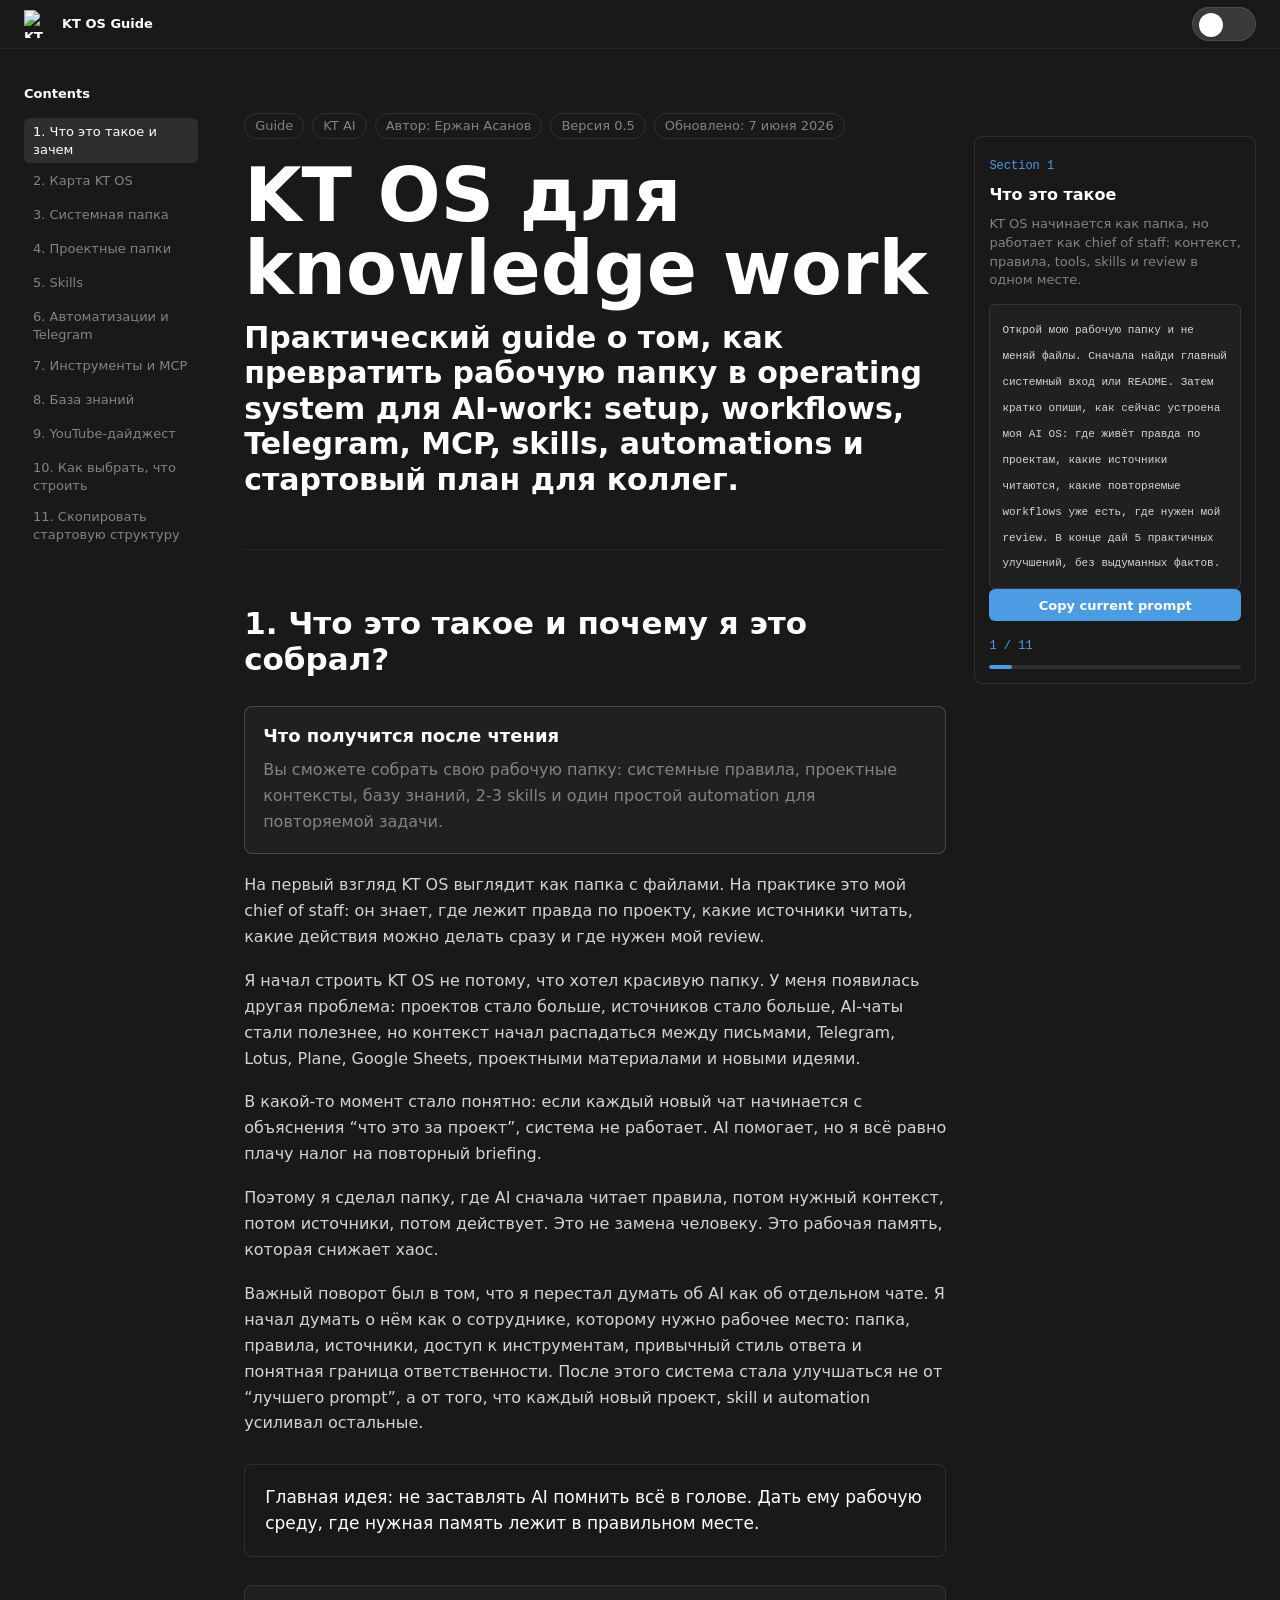
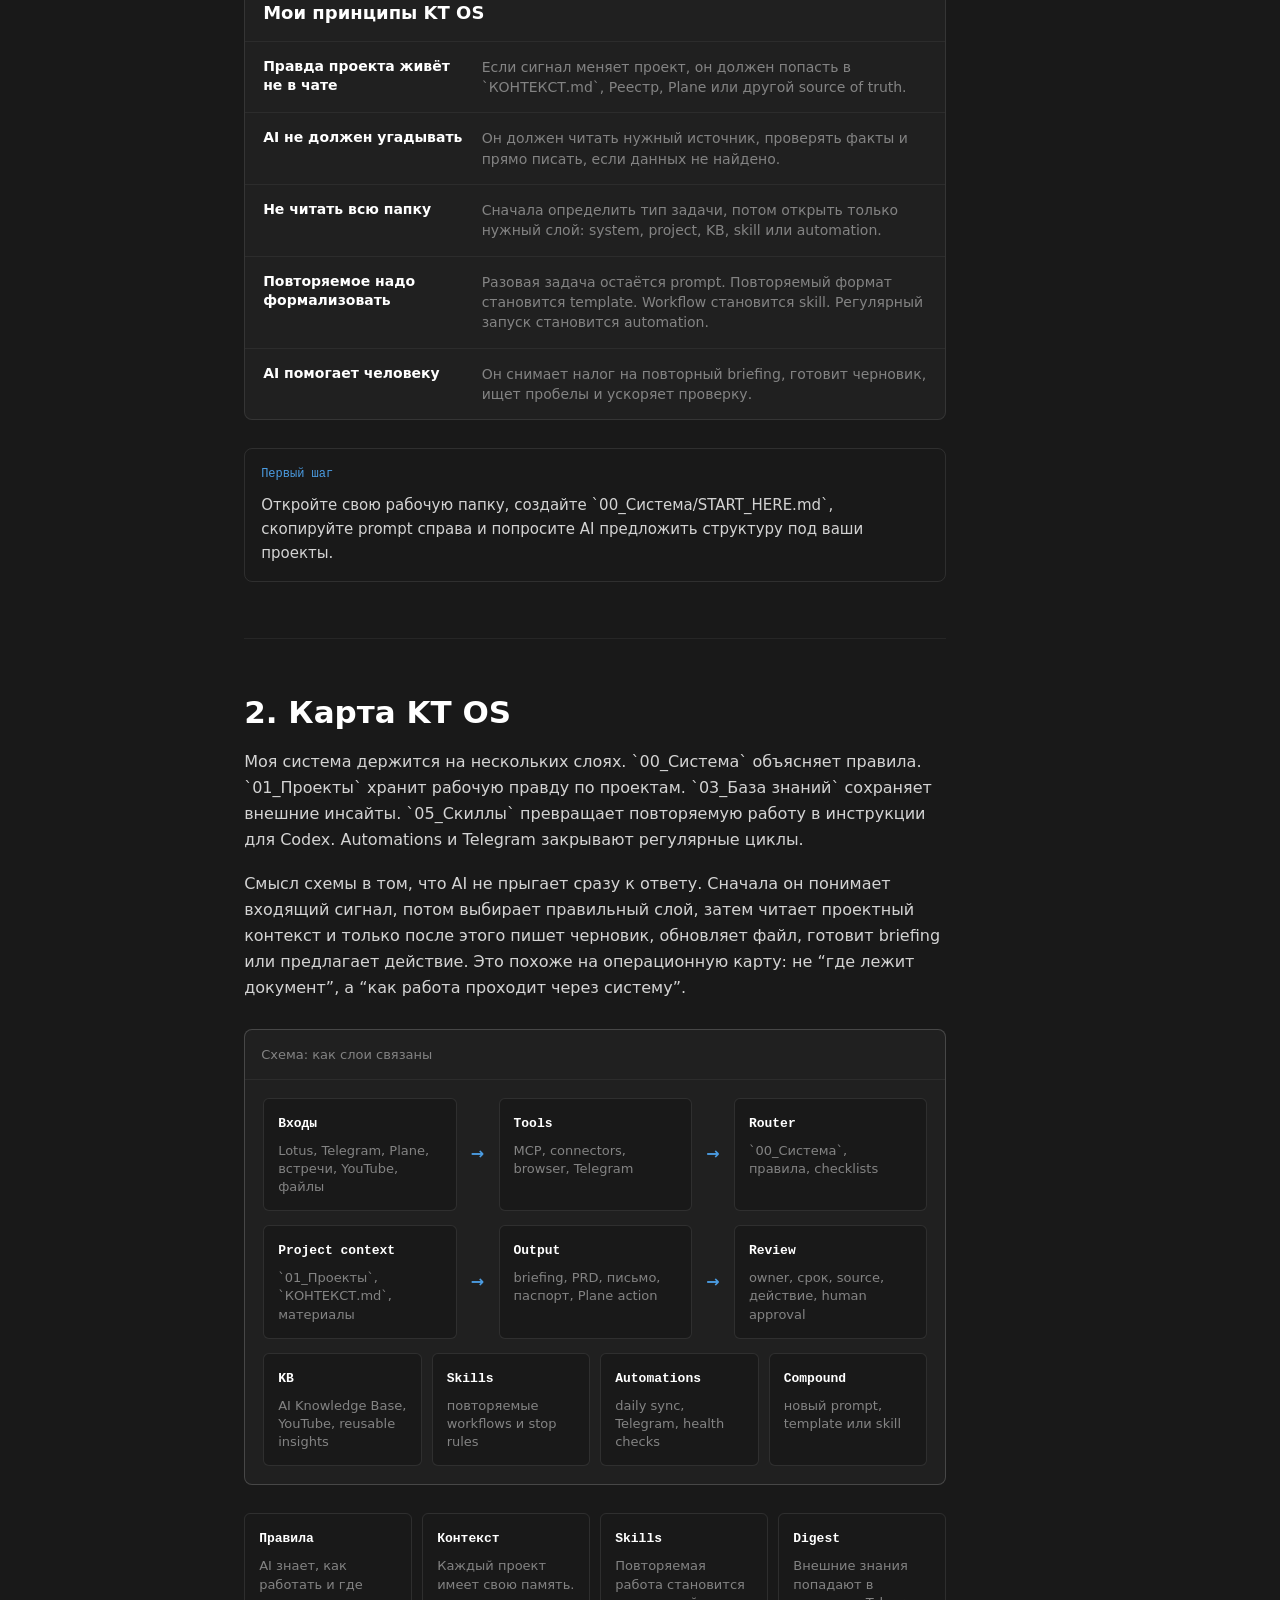
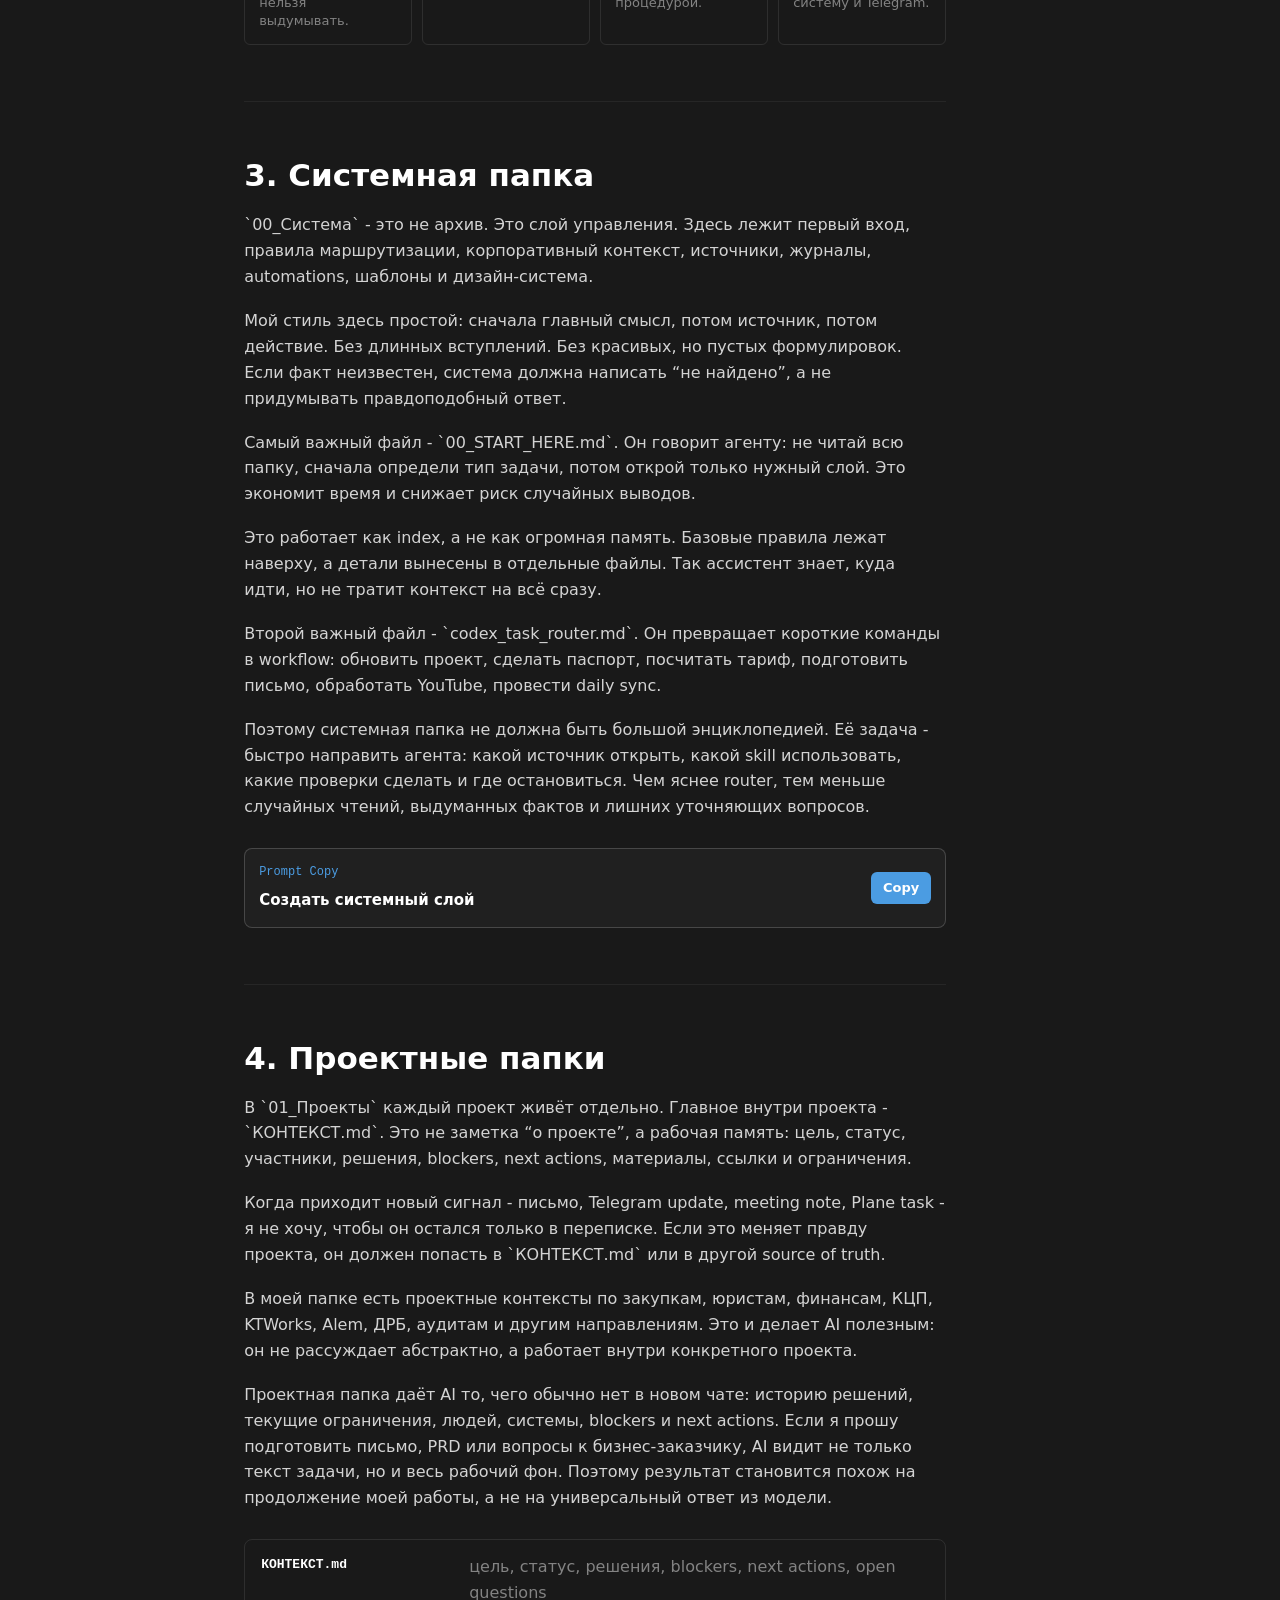
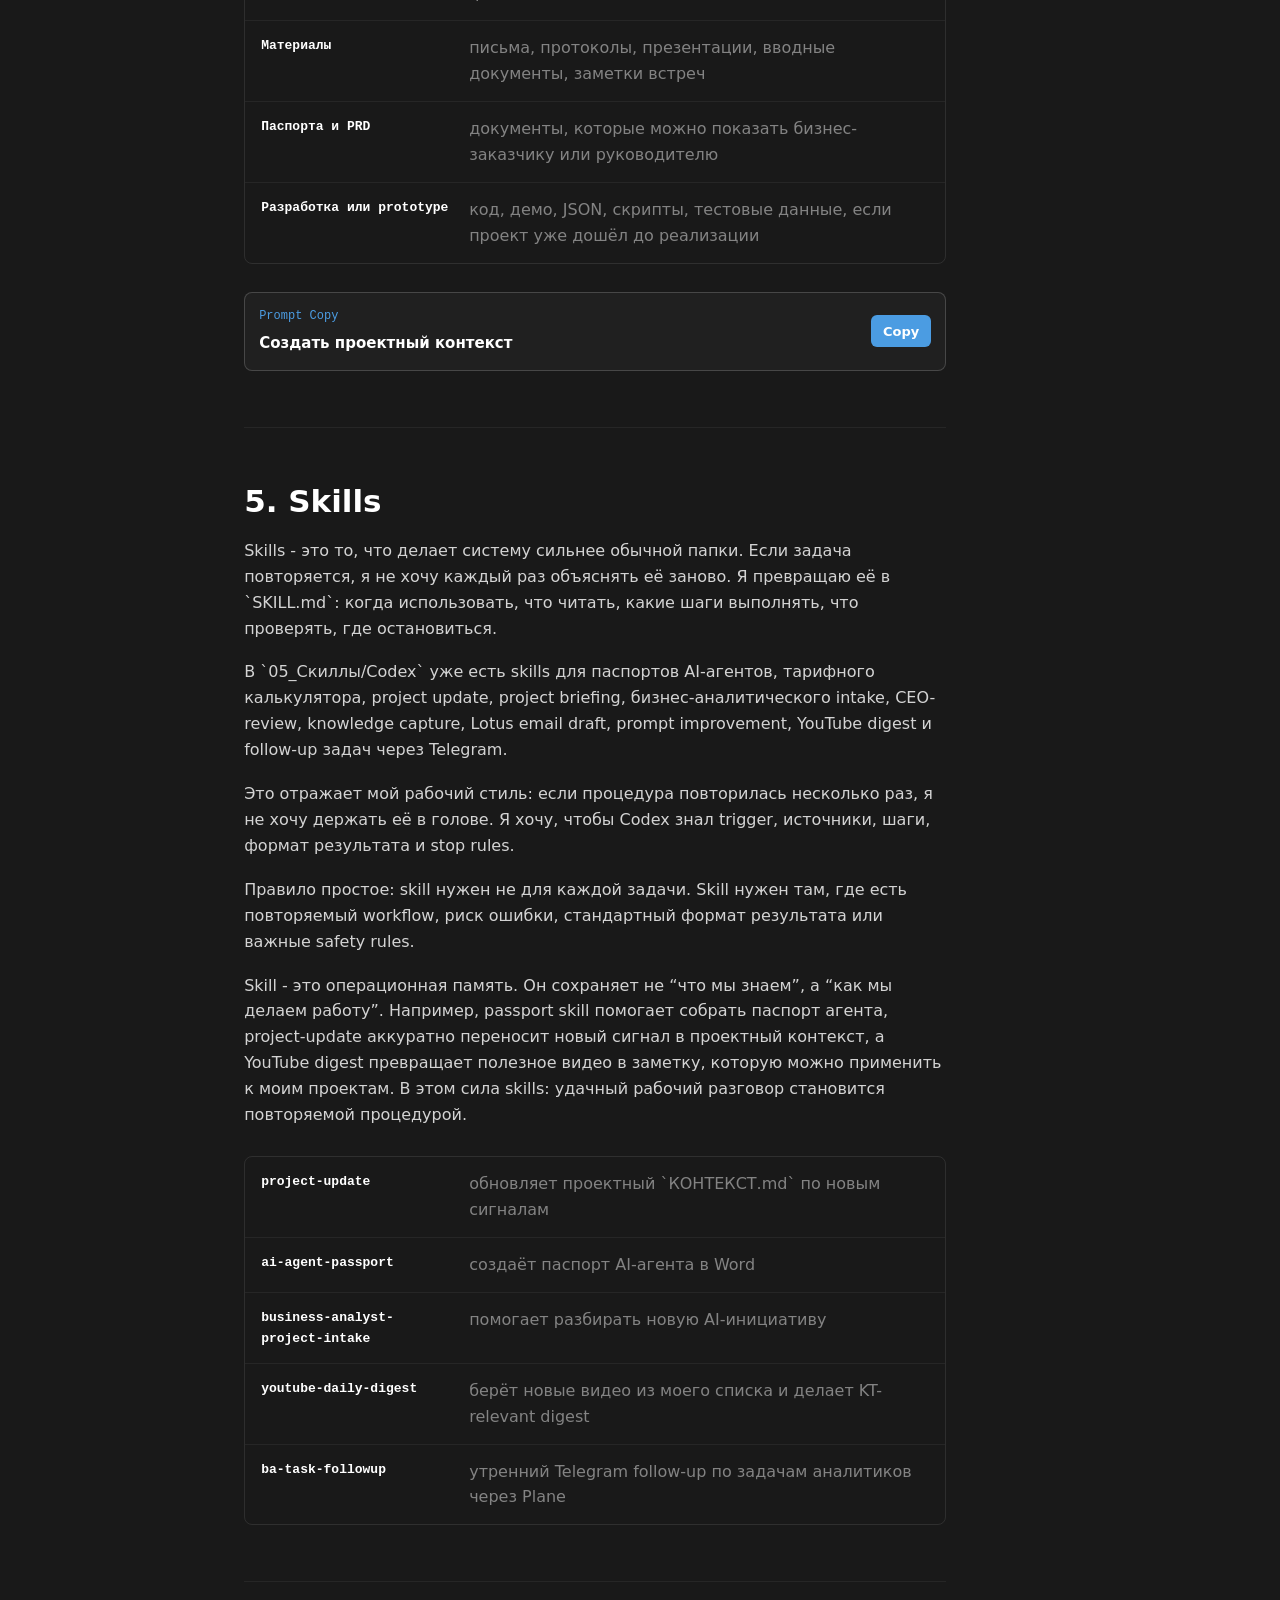
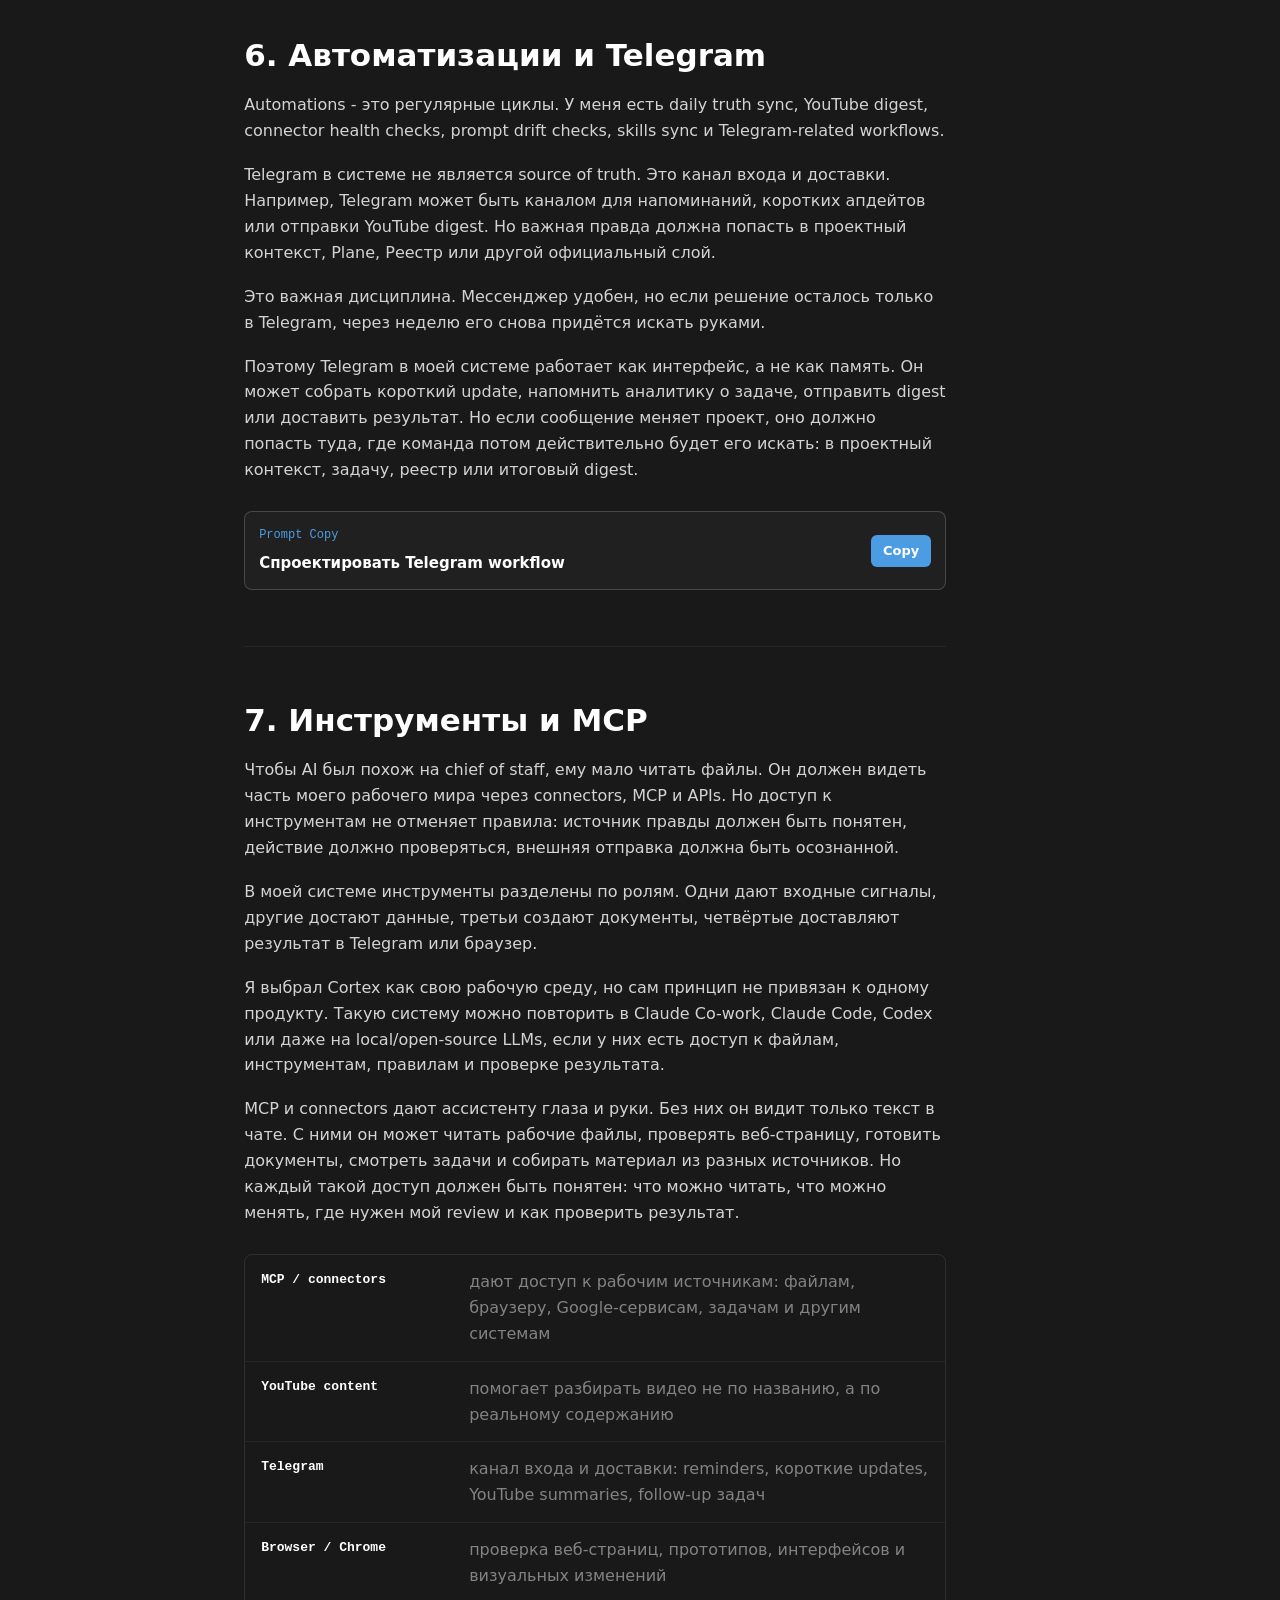
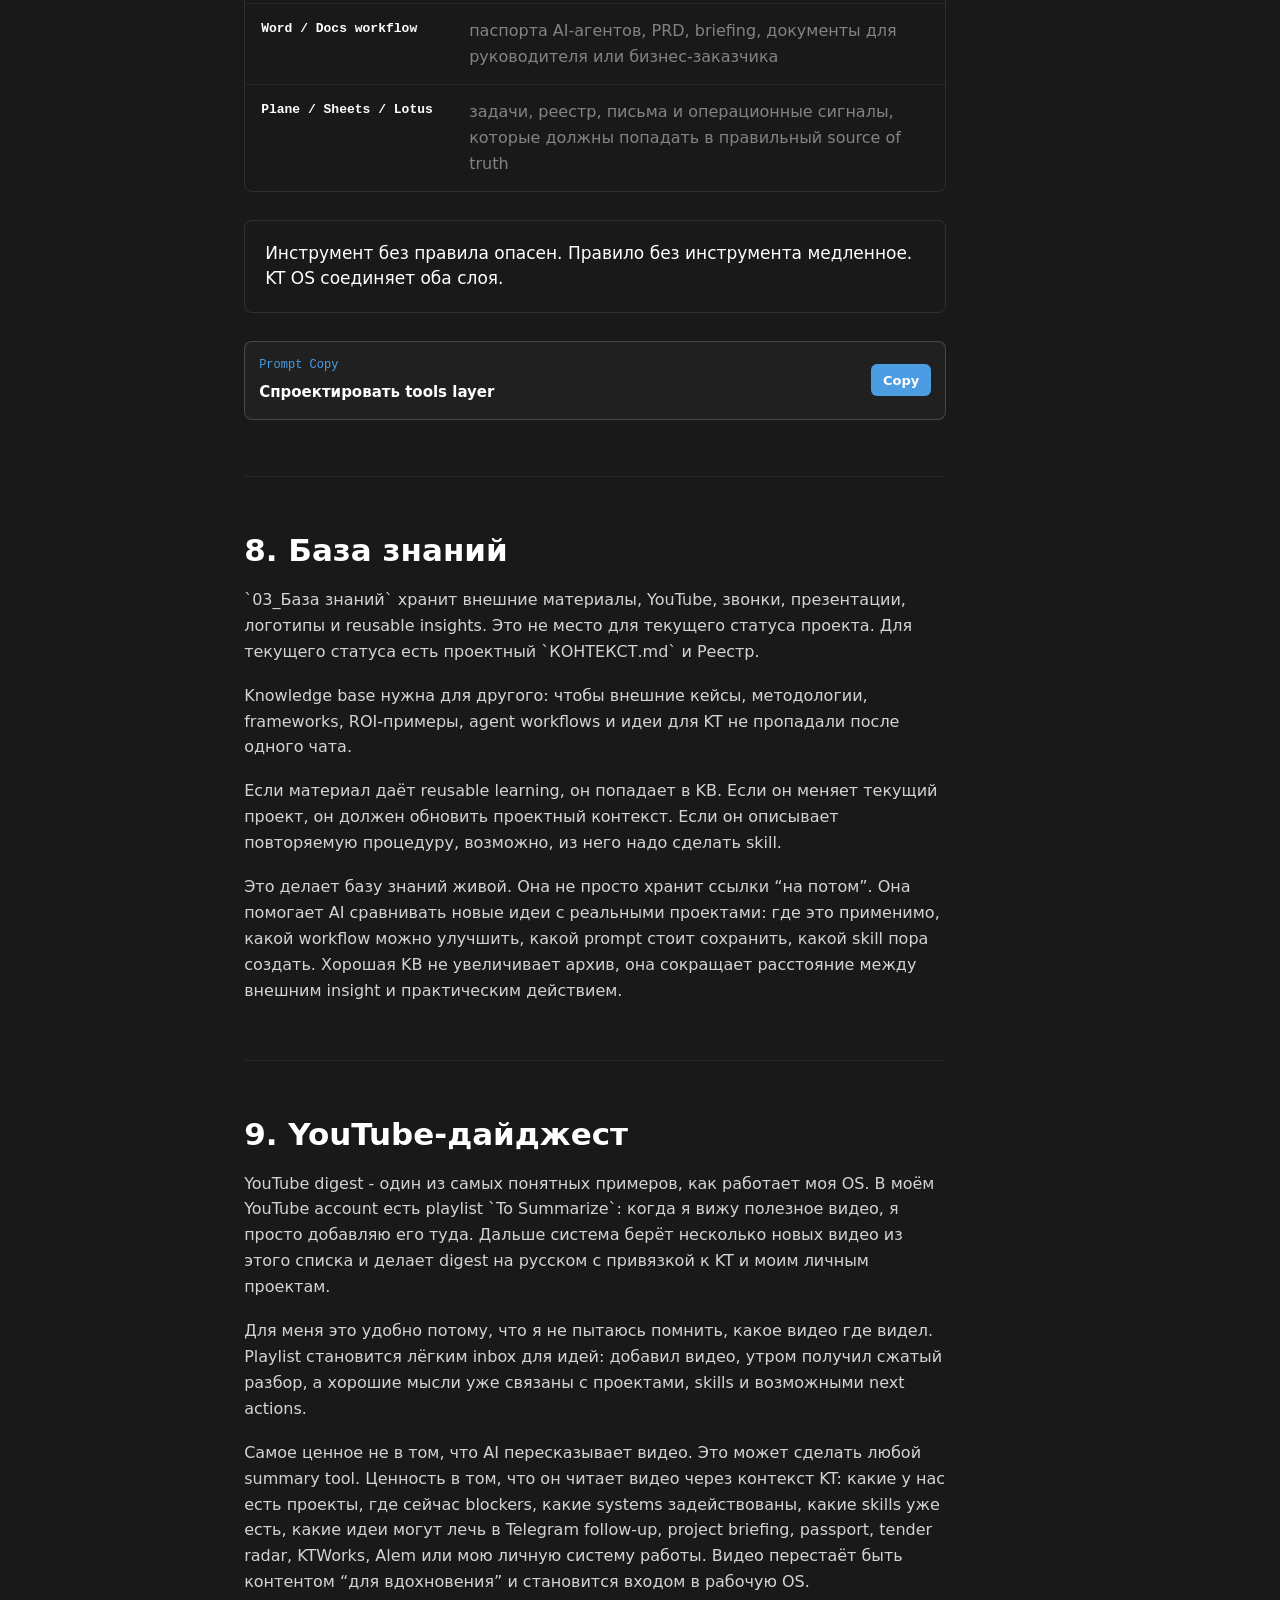
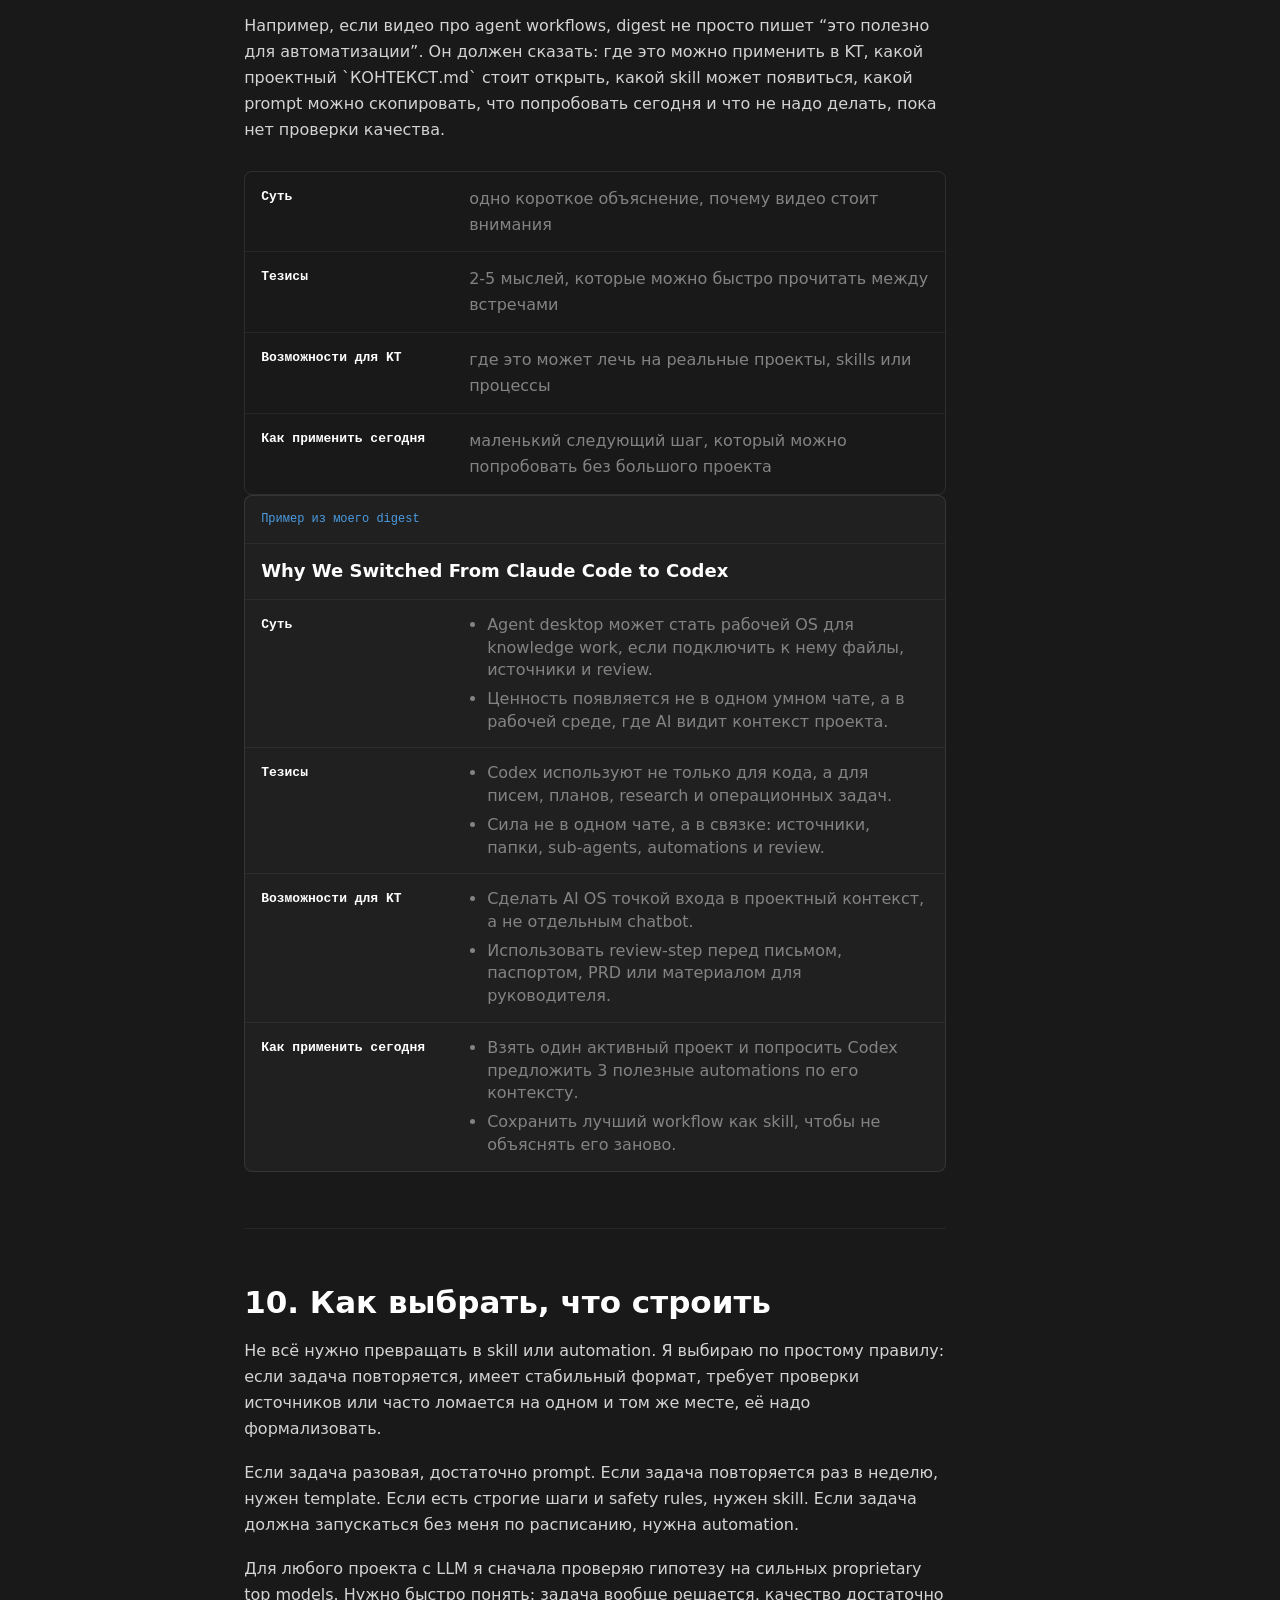
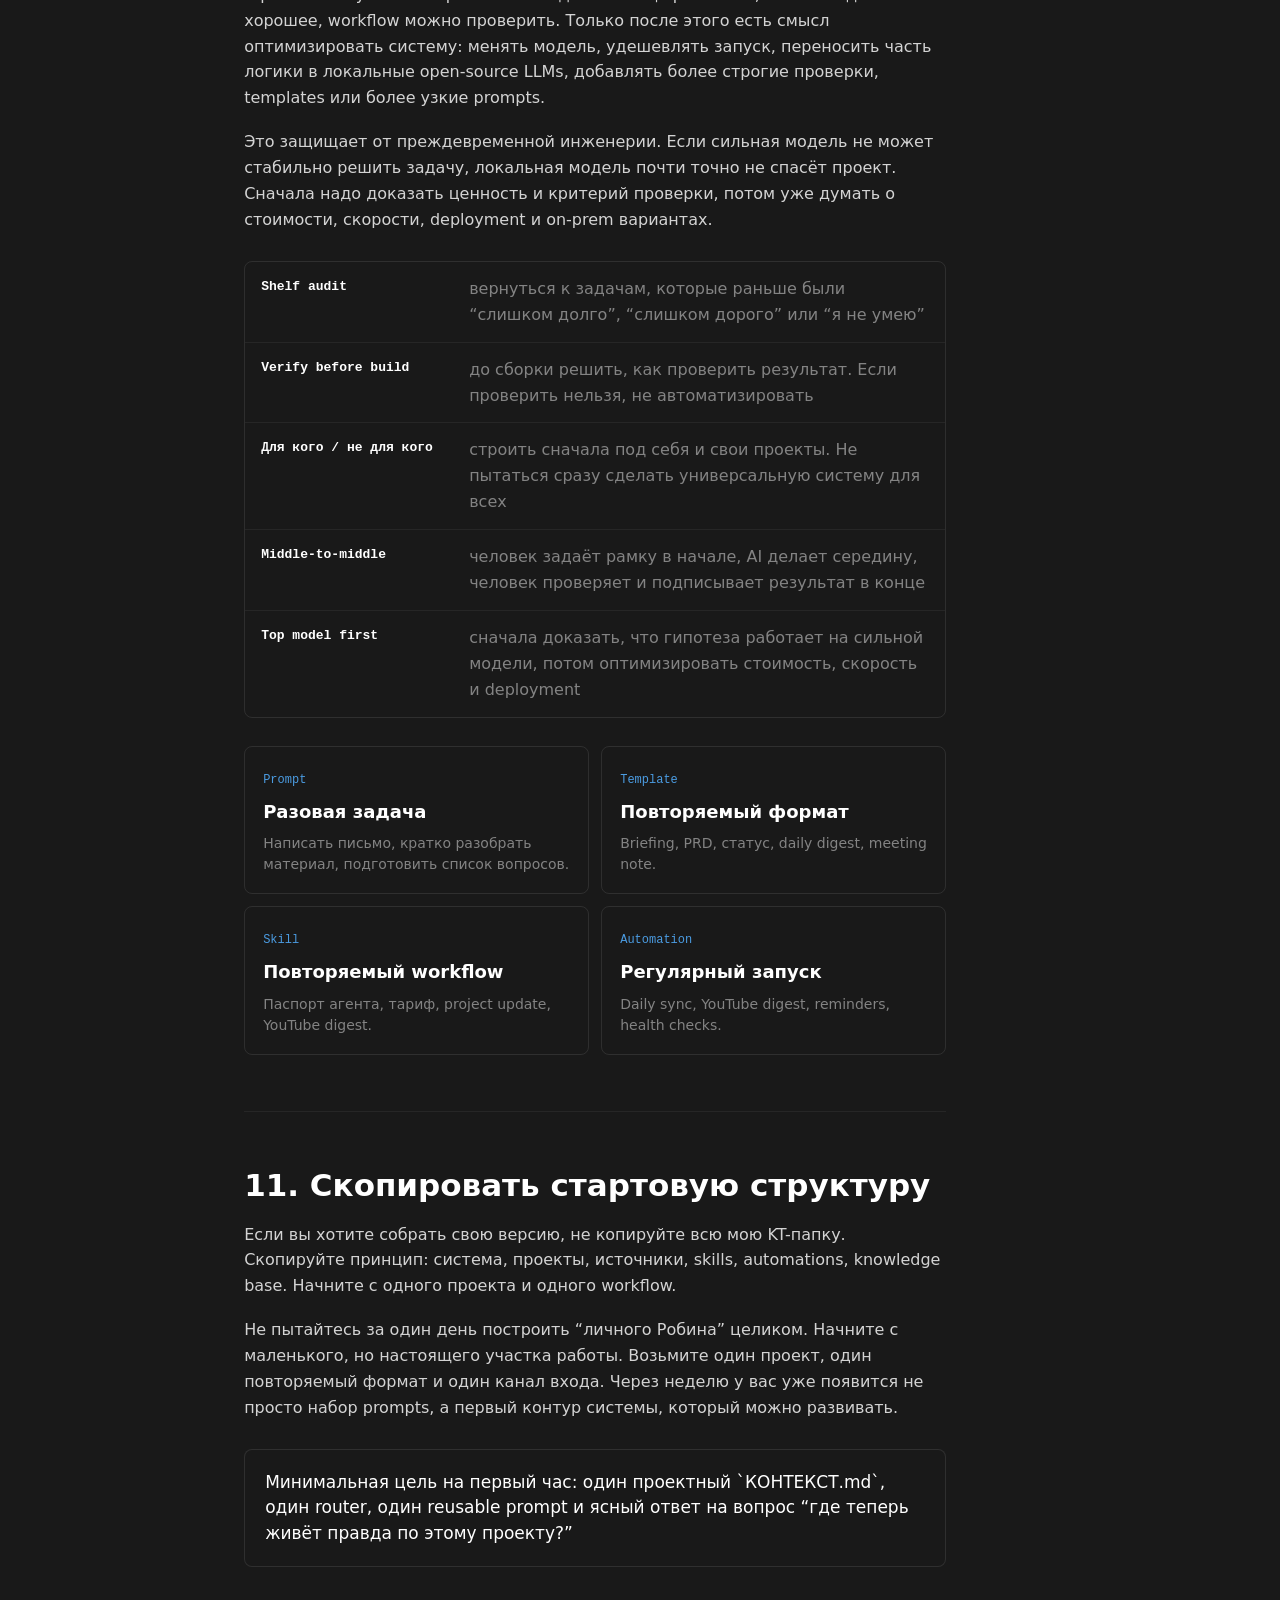
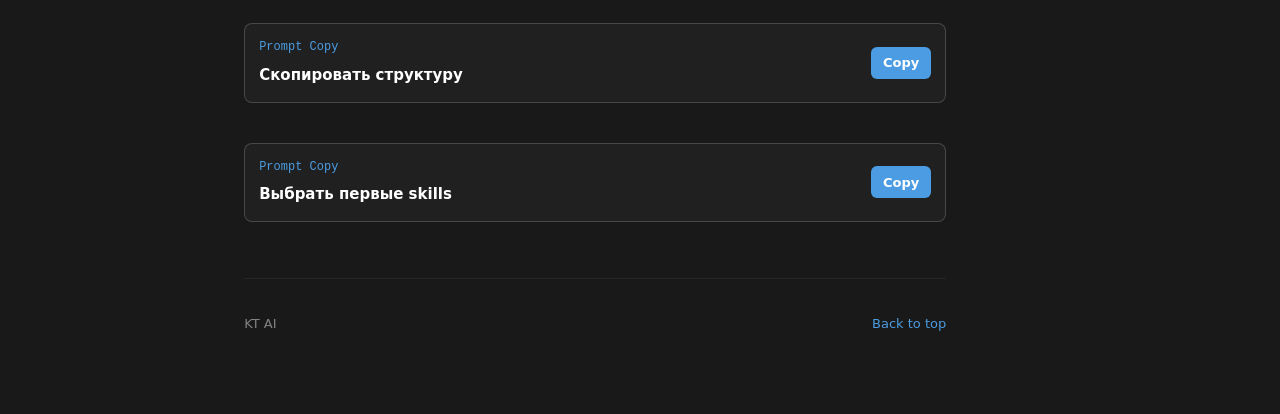
==== 00_Система/09_Обучение/kt-os-guide/index.html @ 3dd03efb "Update KT OS guide prompts and layout" ====
<!doctype html>
<html lang="ru" data-theme="dark">
  <head>
    <meta charset="utf-8">
    <meta name="viewport" content="width=device-width, initial-scale=1">
    <title>KT OS Guide</title>
    <meta name="description" content="История и практическое руководство по KT OS: системная папка, проекты, skills, automations, MCP, Telegram, база знаний и YouTube digest.">
    <link rel="stylesheet" href="styles.css?v=20260607-guide3">
  </head>
  <body>
    <div class="topbar">
      <div class="topbar-inner">
        <a class="topbar-brand" href="#top" aria-label="KT AI">
          <img src="assets/ktai.svg" alt="KT AI">
          <span>KT OS Guide</span>
        </a>
        <button class="theme-toggle kt-ai-switch-toggle" type="button" aria-label="Переключить тему" title="Переключить тему" data-mode="dark">
          <span class="switch-thumb" aria-hidden="true"></span>
          <svg class="switch-icon switch-icon-sun" aria-hidden="true"><use href="assets/kt-ai-lucide-sprite.svg#sun"></use></svg>
          <svg class="switch-icon switch-icon-moon" aria-hidden="true"><use href="assets/kt-ai-lucide-sprite.svg#moon"></use></svg>
        </button>
      </div>
    </div>

    <div class="report-shell">
      <aside class="contents" aria-label="Contents">
        <div class="contents-inner">
          <div class="contents-title">Contents</div>
          <nav class="contents-nav">
            <a href="#story">1. Что это такое и зачем</a>
            <a href="#map">2. Карта KT OS</a>
            <a href="#system">3. Системная папка</a>
            <a href="#projects">4. Проектные папки</a>
            <a href="#skills">5. Skills</a>
            <a href="#automations">6. Автоматизации и Telegram</a>
            <a href="#tools">7. Инструменты и MCP</a>
            <a href="#knowledge">8. База знаний</a>
            <a href="#youtube">9. YouTube-дайджест</a>
            <a href="#choose">10. Как выбрать, что строить</a>
            <a href="#copy">11. Скопировать стартовую структуру</a>
          </nav>
        </div>
      </aside>

      <main id="top" class="article">
        <header class="article-header">
          <div class="meta-row">
            <span>Guide</span>
            <span>KT AI</span>
            <span>Автор: Ержан Асанов</span>
            <span>Версия 0.5</span>
            <span>Обновлено: 7 июня 2026</span>
          </div>
          <h1>KT OS для knowledge work</h1>
          <p class="subtitle">Практический guide о том, как превратить рабочую папку в operating system для AI-work: setup, workflows, Telegram, MCP, skills, automations и стартовый план для коллег.</p>
        </header>

        <section id="story" class="section">
          <h2>1. Что это такое и почему я это собрал?</h2>
          <div class="result-card">
            <h3>Что получится после чтения</h3>
            <p>
              Вы сможете собрать свою рабочую папку: системные правила, проектные контексты, базу знаний,
              2-3 skills и один простой automation для повторяемой задачи.
            </p>
          </div>
          <p>
            На первый взгляд KT OS выглядит как папка с файлами. На практике это мой chief of staff: он знает,
            где лежит правда по проекту, какие источники читать, какие действия можно делать сразу и где нужен
            мой review.
          </p>
          <p>
            Я начал строить KT OS не потому, что хотел красивую папку. У меня появилась другая проблема:
            проектов стало больше, источников стало больше, AI-чаты стали полезнее, но контекст начал
            распадаться между письмами, Telegram, Lotus, Plane, Google Sheets, проектными материалами и новыми идеями.
          </p>
          <p>
            В какой-то момент стало понятно: если каждый новый чат начинается с объяснения “что это за проект”,
            система не работает. AI помогает, но я всё равно плачу налог на повторный briefing.
          </p>
          <p>
            Поэтому я сделал папку, где AI сначала читает правила, потом нужный контекст, потом источники, потом
            действует. Это не замена человеку. Это рабочая память, которая снижает хаос.
          </p>
          <p>
            Важный поворот был в том, что я перестал думать об AI как об отдельном чате. Я начал думать о нём
            как о сотруднике, которому нужно рабочее место: папка, правила, источники, доступ к инструментам,
            привычный стиль ответа и понятная граница ответственности. После этого система стала улучшаться
            не от “лучшего prompt”, а от того, что каждый новый проект, skill и automation усиливал остальные.
          </p>
          <div class="quote-block">
            <p>Главная идея: не заставлять AI помнить всё в голове. Дать ему рабочую среду, где нужная память лежит в правильном месте.</p>
          </div>
          <div class="principles-grid">
            <h3>Мои принципы KT OS</h3>
            <div>
              <strong>Правда проекта живёт не в чате</strong>
              <span>Если сигнал меняет проект, он должен попасть в `КОНТЕКСТ.md`, Реестр, Plane или другой source of truth.</span>
            </div>
            <div>
              <strong>AI не должен угадывать</strong>
              <span>Он должен читать нужный источник, проверять факты и прямо писать, если данных не найдено.</span>
            </div>
            <div>
              <strong>Не читать всю папку</strong>
              <span>Сначала определить тип задачи, потом открыть только нужный слой: system, project, KB, skill или automation.</span>
            </div>
            <div>
              <strong>Повторяемое надо формализовать</strong>
              <span>Разовая задача остаётся prompt. Повторяемый формат становится template. Workflow становится skill. Регулярный запуск становится automation.</span>
            </div>
            <div>
              <strong>AI помогает человеку</strong>
              <span>Он снимает налог на повторный briefing, готовит черновик, ищет пробелы и ускоряет проверку.</span>
            </div>
          </div>
          <div class="first-step">
            <span>Первый шаг</span>
            <p>Откройте свою рабочую папку, создайте `00_Система/START_HERE.md`, скопируйте prompt справа и попросите AI предложить структуру под ваши проекты.</p>
          </div>
        </section>

        <section id="map" class="section">
          <h2>2. Карта KT OS</h2>
          <p>
            Моя система держится на нескольких слоях. `00_Система` объясняет правила. `01_Проекты` хранит
            рабочую правду по проектам. `03_База знаний` сохраняет внешние инсайты. `05_Скиллы` превращает
            повторяемую работу в инструкции для Codex. Automations и Telegram закрывают регулярные циклы.
          </p>
          <p>
            Смысл схемы в том, что AI не прыгает сразу к ответу. Сначала он понимает входящий сигнал, потом
            выбирает правильный слой, затем читает проектный контекст и только после этого пишет черновик,
            обновляет файл, готовит briefing или предлагает действие. Это похоже на операционную карту:
            не “где лежит документ”, а “как работа проходит через систему”.
          </p>
          <figure class="mermaid-panel">
            <figcaption>Схема: как слои связаны</figcaption>
            <div class="flow-map" aria-label="Схема KT OS">
              <div class="flow-row">
                <div class="flow-node"><strong>Входы</strong><span>Lotus, Telegram, Plane, встречи, YouTube, файлы</span></div>
                <i>→</i>
                <div class="flow-node"><strong>Tools</strong><span>MCP, connectors, browser, Telegram</span></div>
                <i>→</i>
                <div class="flow-node"><strong>Router</strong><span>`00_Система`, правила, checklists</span></div>
              </div>
              <div class="flow-row">
                <div class="flow-node"><strong>Project context</strong><span>`01_Проекты`, `КОНТЕКСТ.md`, материалы</span></div>
                <i>→</i>
                <div class="flow-node"><strong>Output</strong><span>briefing, PRD, письмо, паспорт, Plane action</span></div>
                <i>→</i>
                <div class="flow-node"><strong>Review</strong><span>owner, срок, source, действие, human approval</span></div>
              </div>
              <div class="flow-row flow-row-support">
                <div class="flow-node"><strong>KB</strong><span>AI Knowledge Base, YouTube, reusable insights</span></div>
                <div class="flow-node"><strong>Skills</strong><span>повторяемые workflows и stop rules</span></div>
                <div class="flow-node"><strong>Automations</strong><span>daily sync, Telegram, health checks</span></div>
                <div class="flow-node"><strong>Compound</strong><span>новый prompt, template или skill</span></div>
              </div>
            </div>
          </figure>
          <div class="map-cards">
            <div><strong>Правила</strong><span>AI знает, как работать и где нельзя выдумывать.</span></div>
            <div><strong>Контекст</strong><span>Каждый проект имеет свою память.</span></div>
            <div><strong>Skills</strong><span>Повторяемая работа становится процедурой.</span></div>
            <div><strong>Digest</strong><span>Внешние знания попадают в систему и Telegram.</span></div>
          </div>
        </section>

        <section id="system" class="section">
          <h2>3. Системная папка</h2>
          <p>
            `00_Система` - это не архив. Это слой управления. Здесь лежит первый вход, правила маршрутизации,
            корпоративный контекст, источники, журналы, automations, шаблоны и дизайн-система.
          </p>
          <p>
            Мой стиль здесь простой: сначала главный смысл, потом источник, потом действие. Без длинных
            вступлений. Без красивых, но пустых формулировок. Если факт неизвестен, система должна написать
            “не найдено”, а не придумывать правдоподобный ответ.
          </p>
          <p>
            Самый важный файл - `00_START_HERE.md`. Он говорит агенту: не читай всю папку, сначала определи тип
            задачи, потом открой только нужный слой. Это экономит время и снижает риск случайных выводов.
          </p>
          <p>
            Это работает как index, а не как огромная память. Базовые правила лежат наверху, а детали вынесены
            в отдельные файлы. Так ассистент знает, куда идти, но не тратит контекст на всё сразу.
          </p>
          <p>
            Второй важный файл - `codex_task_router.md`. Он превращает короткие команды в workflow: обновить
            проект, сделать паспорт, посчитать тариф, подготовить письмо, обработать YouTube, провести daily sync.
          </p>
          <p>
            Поэтому системная папка не должна быть большой энциклопедией. Её задача - быстро направить агента:
            какой источник открыть, какой skill использовать, какие проверки сделать и где остановиться. Чем
            яснее router, тем меньше случайных чтений, выдуманных фактов и лишних уточняющих вопросов.
          </p>
          <div class="prompt-block" data-prompt="Открой мою рабочую папку и предложи системный слой для AI OS. Не меняй файлы сразу. Сначала дай структуру START_HERE.md, TASK_ROUTER.md и короткого checklist. Для каждого файла напиши: зачем он нужен, что агент должен читать первым, что можно делать без подтверждения, где нужен мой review, как проверять результат. Если в папке уже есть похожие файлы, покажи, что именно лучше обновить.">
            <div><span>Prompt Copy</span><strong>Создать системный слой</strong></div>
            <button type="button">Copy</button>
          </div>
        </section>

        <section id="projects" class="section">
          <h2>4. Проектные папки</h2>
          <p>
            В `01_Проекты` каждый проект живёт отдельно. Главное внутри проекта - `КОНТЕКСТ.md`. Это не заметка
            “о проекте”, а рабочая память: цель, статус, участники, решения, blockers, next actions, материалы,
            ссылки и ограничения.
          </p>
          <p>
            Когда приходит новый сигнал - письмо, Telegram update, meeting note, Plane task - я не хочу, чтобы
            он остался только в переписке. Если это меняет правду проекта, он должен попасть в `КОНТЕКСТ.md`
            или в другой source of truth.
          </p>
          <p>
            В моей папке есть проектные контексты по закупкам, юристам, финансам, КЦП, KTWorks, Alem, ДРБ,
            аудитам и другим направлениям. Это и делает AI полезным: он не рассуждает абстрактно, а работает
            внутри конкретного проекта.
          </p>
          <p>
            Проектная папка даёт AI то, чего обычно нет в новом чате: историю решений, текущие ограничения,
            людей, системы, blockers и next actions. Если я прошу подготовить письмо, PRD или вопросы к
            бизнес-заказчику, AI видит не только текст задачи, но и весь рабочий фон. Поэтому результат становится
            похож на продолжение моей работы, а не на универсальный ответ из модели.
          </p>
          <div class="layer-table">
            <div><strong>КОНТЕКСТ.md</strong><span>цель, статус, решения, blockers, next actions, open questions</span></div>
            <div><strong>Материалы</strong><span>письма, протоколы, презентации, вводные документы, заметки встреч</span></div>
            <div><strong>Паспорта и PRD</strong><span>документы, которые можно показать бизнес-заказчику или руководителю</span></div>
            <div><strong>Разработка или prototype</strong><span>код, демо, JSON, скрипты, тестовые данные, если проект уже дошёл до реализации</span></div>
          </div>
          <div class="prompt-block" data-prompt="Для проекта PROJECT_PATH создай черновик КОНТЕКСТ.md. Сначала прочитай доступные материалы внутри проекта. Затем выдели: цель, пользователь, текущий статус, важные решения, открытые вопросы, blockers, next actions, связанные файлы. Не выдумывай факты. Если данных нет, пиши не найдено. Перед записью файла покажи черновик и спроси подтверждение.">
            <div><span>Prompt Copy</span><strong>Создать проектный контекст</strong></div>
            <button type="button">Copy</button>
          </div>
        </section>

        <section id="skills" class="section">
          <h2>5. Skills</h2>
          <p>
            Skills - это то, что делает систему сильнее обычной папки. Если задача повторяется, я не хочу каждый
            раз объяснять её заново. Я превращаю её в `SKILL.md`: когда использовать, что читать, какие шаги
            выполнять, что проверять, где остановиться.
          </p>
          <p>
            В `05_Скиллы/Codex` уже есть skills для паспортов AI-агентов, тарифного калькулятора, project update,
            project briefing, бизнес-аналитического intake, CEO-review, knowledge capture, Lotus email draft,
            prompt improvement, YouTube digest и follow-up задач через Telegram.
          </p>
          <p>
            Это отражает мой рабочий стиль: если процедура повторилась несколько раз, я не хочу держать её в
            голове. Я хочу, чтобы Codex знал trigger, источники, шаги, формат результата и stop rules.
          </p>
          <p>
            Правило простое: skill нужен не для каждой задачи. Skill нужен там, где есть повторяемый workflow,
            риск ошибки, стандартный формат результата или важные safety rules.
          </p>
          <p>
            Skill - это операционная память. Он сохраняет не “что мы знаем”, а “как мы делаем работу”. Например,
            passport skill помогает собрать паспорт агента, project-update аккуратно переносит новый сигнал в
            проектный контекст, а YouTube digest превращает полезное видео в заметку, которую можно применить
            к моим проектам. В этом сила skills: удачный рабочий разговор становится повторяемой процедурой.
          </p>
          <div class="layer-table">
            <div><strong>project-update</strong><span>обновляет проектный `КОНТЕКСТ.md` по новым сигналам</span></div>
            <div><strong>ai-agent-passport</strong><span>создаёт паспорт AI-агента в Word</span></div>
            <div><strong>business-analyst-project-intake</strong><span>помогает разбирать новую AI-инициативу</span></div>
            <div><strong>youtube-daily-digest</strong><span>берёт новые видео из моего списка и делает KT-relevant digest</span></div>
            <div><strong>ba-task-followup</strong><span>утренний Telegram follow-up по задачам аналитиков через Plane</span></div>
          </div>
        </section>

        <section id="automations" class="section">
          <h2>6. Автоматизации и Telegram</h2>
          <p>
            Automations - это регулярные циклы. У меня есть daily truth sync, YouTube digest, connector health
            checks, prompt drift checks, skills sync и Telegram-related workflows.
          </p>
          <p>
            Telegram в системе не является source of truth. Это канал входа и доставки. Например, Telegram может
            быть каналом для напоминаний, коротких апдейтов или отправки YouTube digest. Но важная правда должна
            попасть в проектный контекст, Plane, Реестр или другой официальный слой.
          </p>
          <p>
            Это важная дисциплина. Мессенджер удобен, но если решение осталось только в Telegram, через неделю
            его снова придётся искать руками.
          </p>
          <p>
            Поэтому Telegram в моей системе работает как интерфейс, а не как память. Он может собрать короткий
            update, напомнить аналитику о задаче, отправить digest или доставить результат. Но если сообщение
            меняет проект, оно должно попасть туда, где команда потом действительно будет его искать: в проектный
            контекст, задачу, реестр или итоговый digest.
          </p>
          <div class="prompt-block" data-prompt="Помоги мне спроектировать простой Telegram workflow для моей рабочей папки. Сначала определи, какие сообщения могут быть входом, какие результаты можно отправлять обратно в Telegram, где должна жить финальная правда по проекту, и где обязательно нужен мой review перед отправкой. Не предлагай интеграции, которых нет в моей среде. Верни только понятную схему: вход, действие, источник правды, результат, проверка.">
            <div><span>Prompt Copy</span><strong>Спроектировать Telegram workflow</strong></div>
            <button type="button">Copy</button>
          </div>
        </section>

        <section id="tools" class="section">
          <h2>7. Инструменты и MCP</h2>
          <p>
            Чтобы AI был похож на chief of staff, ему мало читать файлы. Он должен видеть часть моего рабочего
            мира через connectors, MCP и APIs. Но доступ к инструментам не отменяет правила: источник правды
            должен быть понятен, действие должно проверяться, внешняя отправка должна быть осознанной.
          </p>
          <p>
            В моей системе инструменты разделены по ролям. Одни дают входные сигналы, другие достают данные,
            третьи создают документы, четвёртые доставляют результат в Telegram или браузер.
          </p>
          <p>
            Я выбрал Cortex как свою рабочую среду, но сам принцип не привязан к одному продукту. Такую систему
            можно повторить в Claude Co-work, Claude Code, Codex или даже на local/open-source LLMs, если у них
            есть доступ к файлам, инструментам, правилам и проверке результата.
          </p>
          <p>
            MCP и connectors дают ассистенту глаза и руки. Без них он видит только текст в чате. С ними он может
            читать рабочие файлы, проверять веб-страницу, готовить документы, смотреть задачи и собирать материал
            из разных источников. Но каждый такой доступ должен быть понятен: что можно читать, что можно менять,
            где нужен мой review и как проверить результат.
          </p>
          <div class="layer-table">
            <div><strong>MCP / connectors</strong><span>дают доступ к рабочим источникам: файлам, браузеру, Google-сервисам, задачам и другим системам</span></div>
            <div><strong>YouTube content</strong><span>помогает разбирать видео не по названию, а по реальному содержанию</span></div>
            <div><strong>Telegram</strong><span>канал входа и доставки: reminders, короткие updates, YouTube summaries, follow-up задач</span></div>
            <div><strong>Browser / Chrome</strong><span>проверка веб-страниц, прототипов, интерфейсов и визуальных изменений</span></div>
            <div><strong>Word / Docs workflow</strong><span>паспорта AI-агентов, PRD, briefing, документы для руководителя или бизнес-заказчика</span></div>
            <div><strong>Plane / Sheets / Lotus</strong><span>задачи, реестр, письма и операционные сигналы, которые должны попадать в правильный source of truth</span></div>
          </div>
          <div class="quote-block">
            <p>Инструмент без правила опасен. Правило без инструмента медленное. KT OS соединяет оба слоя.</p>
          </div>
          <div class="prompt-block" data-prompt="Осмотри мою рабочую папку и опиши tools layer для моей AI OS. Раздели инструменты на 4 группы: что читает источники, что помогает писать документы, что проверяет результат, что отправляет или доставляет итог. Для каждого инструмента укажи простыми словами: зачем он нужен, какой источник правды он использует, что можно делать без меня, где нужен мой review. Не уходи в детали реализации, пиши для коллеги BA/PM/PMM.">
            <div><span>Prompt Copy</span><strong>Спроектировать tools layer</strong></div>
            <button type="button">Copy</button>
          </div>
        </section>

        <section id="knowledge" class="section">
          <h2>8. База знаний</h2>
          <p>
            `03_База знаний` хранит внешние материалы, YouTube, звонки, презентации, логотипы и reusable insights.
            Это не место для текущего статуса проекта. Для текущего статуса есть проектный `КОНТЕКСТ.md` и Реестр.
          </p>
          <p>
            Knowledge base нужна для другого: чтобы внешние кейсы, методологии, frameworks, ROI-примеры,
            agent workflows и идеи для KT не пропадали после одного чата.
          </p>
          <p>
            Если материал даёт reusable learning, он попадает в KB. Если он меняет текущий проект, он должен
            обновить проектный контекст. Если он описывает повторяемую процедуру, возможно, из него надо сделать skill.
          </p>
          <p>
            Это делает базу знаний живой. Она не просто хранит ссылки “на потом”. Она помогает AI сравнивать
            новые идеи с реальными проектами: где это применимо, какой workflow можно улучшить, какой prompt
            стоит сохранить, какой skill пора создать. Хорошая KB не увеличивает архив, она сокращает расстояние
            между внешним insight и практическим действием.
          </p>
        </section>

        <section id="youtube" class="section">
          <h2>9. YouTube-дайджест</h2>
          <p>
            YouTube digest - один из самых понятных примеров, как работает моя OS. В моём YouTube account есть
            playlist `To Summarize`: когда я вижу полезное видео, я просто добавляю его туда. Дальше система
            берёт несколько новых видео из этого списка и делает digest на русском с привязкой к KT и моим
            личным проектам.
          </p>
          <p>
            Для меня это удобно потому, что я не пытаюсь помнить, какое видео где видел. Playlist становится
            лёгким inbox для идей: добавил видео, утром получил сжатый разбор, а хорошие мысли уже связаны
            с проектами, skills и возможными next actions.
          </p>
          <p>
            Самое ценное не в том, что AI пересказывает видео. Это может сделать любой summary tool. Ценность в
            том, что он читает видео через контекст KT: какие у нас есть проекты, где сейчас blockers, какие
            systems задействованы, какие skills уже есть, какие идеи могут лечь в Telegram follow-up, project
            briefing, passport, tender radar, KTWorks, Alem или мою личную систему работы. Видео перестаёт быть
            контентом “для вдохновения” и становится входом в рабочую OS.
          </p>
          <p>
            Например, если видео про agent workflows, digest не просто пишет “это полезно для автоматизации”.
            Он должен сказать: где это можно применить в KT, какой проектный `КОНТЕКСТ.md` стоит открыть, какой
            skill может появиться, какой prompt можно скопировать, что попробовать сегодня и что не надо делать,
            пока нет проверки качества.
          </p>
          <div class="layer-table">
            <div><strong>Суть</strong><span>одно короткое объяснение, почему видео стоит внимания</span></div>
            <div><strong>Тезисы</strong><span>2-5 мыслей, которые можно быстро прочитать между встречами</span></div>
            <div><strong>Возможности для KT</strong><span>где это может лечь на реальные проекты, skills или процессы</span></div>
            <div><strong>Как применить сегодня</strong><span>маленький следующий шаг, который можно попробовать без большого проекта</span></div>
          </div>
          <div class="digest-example">
            <span>Пример из моего digest</span>
            <h3>Why We Switched From Claude Code to Codex</h3>
            <div><strong>Суть</strong><ul><li>Agent desktop может стать рабочей OS для knowledge work, если подключить к нему файлы, источники и review.</li><li>Ценность появляется не в одном умном чате, а в рабочей среде, где AI видит контекст проекта.</li></ul></div>
            <div><strong>Тезисы</strong><ul><li>Codex используют не только для кода, а для писем, планов, research и операционных задач.</li><li>Сила не в одном чате, а в связке: источники, папки, sub-agents, automations и review.</li></ul></div>
            <div><strong>Возможности для KT</strong><ul><li>Сделать AI OS точкой входа в проектный контекст, а не отдельным chatbot.</li><li>Использовать review-step перед письмом, паспортом, PRD или материалом для руководителя.</li></ul></div>
            <div><strong>Как применить сегодня</strong><ul><li>Взять один активный проект и попросить Codex предложить 3 полезные automations по его контексту.</li><li>Сохранить лучший workflow как skill, чтобы не объяснять его заново.</li></ul></div>
          </div>
        </section>

        <section id="choose" class="section">
          <h2>10. Как выбрать, что строить</h2>
          <p>
            Не всё нужно превращать в skill или automation. Я выбираю по простому правилу: если задача повторяется,
            имеет стабильный формат, требует проверки источников или часто ломается на одном и том же месте,
            её надо формализовать.
          </p>
          <p>
            Если задача разовая, достаточно prompt. Если задача повторяется раз в неделю, нужен template. Если
            есть строгие шаги и safety rules, нужен skill. Если задача должна запускаться без меня по расписанию,
            нужна automation.
          </p>
          <p>
            Для любого проекта с LLM я сначала проверяю гипотезу на сильных proprietary top models. Нужно быстро
            понять: задача вообще решается, качество достаточно хорошее, workflow можно проверить. Только после
            этого есть смысл оптимизировать систему: менять модель, удешевлять запуск, переносить часть логики
            в локальные open-source LLMs, добавлять более строгие проверки, templates или более узкие prompts.
          </p>
          <p>
            Это защищает от преждевременной инженерии. Если сильная модель не может стабильно решить задачу,
            локальная модель почти точно не спасёт проект. Сначала надо доказать ценность и критерий проверки,
            потом уже думать о стоимости, скорости, deployment и on-prem вариантах.
          </p>
          <div class="layer-table">
            <div><strong>Shelf audit</strong><span>вернуться к задачам, которые раньше были “слишком долго”, “слишком дорого” или “я не умею”</span></div>
            <div><strong>Verify before build</strong><span>до сборки решить, как проверить результат. Если проверить нельзя, не автоматизировать</span></div>
            <div><strong>Для кого / не для кого</strong><span>строить сначала под себя и свои проекты. Не пытаться сразу сделать универсальную систему для всех</span></div>
            <div><strong>Middle-to-middle</strong><span>человек задаёт рамку в начале, AI делает середину, человек проверяет и подписывает результат в конце</span></div>
            <div><strong>Top model first</strong><span>сначала доказать, что гипотеза работает на сильной модели, потом оптимизировать стоимость, скорость и deployment</span></div>
          </div>
          <div class="mode-grid">
            <article><span>Prompt</span><h3>Разовая задача</h3><p>Написать письмо, кратко разобрать материал, подготовить список вопросов.</p></article>
            <article><span>Template</span><h3>Повторяемый формат</h3><p>Briefing, PRD, статус, daily digest, meeting note.</p></article>
            <article><span>Skill</span><h3>Повторяемый workflow</h3><p>Паспорт агента, тариф, project update, YouTube digest.</p></article>
            <article><span>Automation</span><h3>Регулярный запуск</h3><p>Daily sync, YouTube digest, reminders, health checks.</p></article>
          </div>
        </section>

        <section id="copy" class="section coda">
          <h2>11. Скопировать стартовую структуру</h2>
          <p>
            Если вы хотите собрать свою версию, не копируйте всю мою KT-папку. Скопируйте принцип: система,
            проекты, источники, skills, automations, knowledge base. Начните с одного проекта и одного workflow.
          </p>
          <p>
            Не пытайтесь за один день построить “личного Робина” целиком. Начните с маленького, но настоящего
            участка работы. Возьмите один проект, один повторяемый формат и один канал входа. Через неделю у вас
            уже появится не просто набор prompts, а первый контур системы, который можно развивать.
          </p>
          <div class="quote-block">
            <p>Минимальная цель на первый час: один проектный `КОНТЕКСТ.md`, один router, один reusable prompt и ясный ответ на вопрос “где теперь живёт правда по этому проекту?”</p>
          </div>
          <div class="prompt-stack">
            <div class="prompt-block" data-prompt="Создай starter kit личной AI OS для моей работы. Сначала спроси название моей роли и 1-2 главных типа проектов. Потом предложи структуру папок: 00_Система, 01_Проекты, 02_Источники, 03_База знаний, 04_Шаблоны, 05_Скиллы, 06_Автоматизация. Для каждой папки дай короткий README-текст и первый практический шаг. Перед созданием файлов покажи план.">
              <div><span>Prompt Copy</span><strong>Скопировать структуру</strong></div>
              <button type="button">Copy</button>
            </div>
            <div class="prompt-block" data-prompt="Осмотри мою рабочую папку и выбери первые 3 skills и 2 automations. Используй критерии: повторяемость, риск ошибки, частота, наличие source of truth, простота проверки и польза для текущих проектов. Для каждого кандидата укажи, почему именно сейчас, какие источники читать, какой результат должен получиться и где нужен мой review. Не создавай файлы без подтверждения.">
              <div><span>Prompt Copy</span><strong>Выбрать первые skills</strong></div>
              <button type="button">Copy</button>
            </div>
          </div>
        </section>

        <footer class="footer">
          <span>KT AI</span>
          <a href="#top">Back to top</a>
        </footer>
      </main>

      <aside class="agent-rail" aria-label="Section prompt">
        <div class="rail-note rail-current">
          <span data-rail-kicker>Current section</span>
          <h3 data-rail-title>Что это такое</h3>
          <p data-rail-body>Prompt меняется по мере чтения и копируется дословно.</p>
          <pre class="rail-example"><code data-current-example>Откройте guide и двигайтесь по разделам.</code></pre>
          <button class="primary-copy" type="button" data-current-copy>Copy current prompt</button>
          <div class="rail-progress">
            <span data-progress-label>1 / 11</span>
            <div><i data-progress-bar></i></div>
          </div>
        </div>
      </aside>
    </div>

    <div class="copy-toast" role="status" aria-live="polite">Copied</div>
    <script src="script.js?v=20260607-guide3"></script>
  </body>
</html>
---- 00_Система/09_Обучение/kt-os-guide/styles.css ----
:root {
  color-scheme: dark;
  --bg: #191919;
  --bg-soft: #202020;
  --bg-hover: #ffffff0e;
  --bg-active: #ffffff18;
  --bg-elevated: #2a2a2a;
  --fg: #ffffffcf;
  --fg-strong: #ffffff;
  --fg-muted: #838383;
  --fg-faint: #595959;
  --border: #ffffff18;
  --border-strong: #ffffff2d;
  --divider: #ffffff0e;
  --primary: #4b9ce2;
  --kt-blue: #0096d7;
  --orange: #ff6a00;
  --green: #34a853;
  --font-ui: Inter, ui-sans-serif, system-ui, -apple-system, BlinkMacSystemFont, "Segoe UI", Helvetica, Arial, sans-serif;
  --font-mono: "JetBrains Mono", ui-monospace, SFMono-Regular, Menlo, Monaco, Consolas, monospace;
  --radius-sm: 3px;
  --radius-md: 4px;
  --radius-lg: 6px;
  --radius-xl: 8px;
}

[data-theme="light"] {
  color-scheme: light;
  --bg: #f7f7f5;
  --bg-soft: #efefed;
  --bg-hover: #1f23280a;
  --bg-active: #1f232814;
  --bg-elevated: #ffffff;
  --fg: #1f2328;
  --fg-strong: #111318;
  --fg-muted: #687076;
  --fg-faint: #9aa0a6;
  --border: #1f232814;
  --border-strong: #1f232829;
  --divider: #1f23280f;
  --primary: #0077c8;
}

* {
  box-sizing: border-box;
}

html {
  scroll-behavior: smooth;
}

body {
  margin: 0;
  min-height: 100vh;
  overflow-x: hidden;
  background: var(--bg);
  color: var(--fg);
  font-family: var(--font-ui);
  font-size: 16px;
  line-height: 1.62;
  letter-spacing: 0;
}

a {
  color: inherit;
  text-decoration: none;
}

button {
  font: inherit;
}

.topbar {
  position: sticky;
  top: 0;
  z-index: 20;
  min-height: 48px;
  border-bottom: 1px solid var(--divider);
  background: color-mix(in srgb, var(--bg) 92%, transparent);
  backdrop-filter: blur(16px);
}

.topbar-inner {
  display: flex;
  align-items: center;
  justify-content: space-between;
  width: min(100%, 1360px);
  min-height: 48px;
  margin: 0 auto;
  padding: 0 clamp(16px, 2vw, 24px);
}

.topbar-brand {
  display: inline-flex;
  align-items: center;
  gap: 10px;
  color: var(--fg-strong);
  font-size: 13px;
  font-weight: 600;
}

.topbar-brand img {
  width: 28px;
  height: 28px;
  object-fit: contain;
}

.theme-toggle {
  position: relative;
  display: inline-flex;
  align-items: center;
  width: 64px;
  height: 34px;
  border: 1px solid var(--border);
  border-radius: 999px;
  padding: 0;
  background: #3a3a3a;
  color: #ffffff;
  cursor: pointer;
}

.theme-toggle:hover {
  border-color: var(--border-strong);
}

.switch-thumb {
  position: absolute;
  z-index: 1;
  top: 5px;
  left: 6px;
  width: 24px;
  height: 24px;
  border-radius: 999px;
  background: #ffffff;
  box-shadow: 0 1px 3px #00000038;
  transition: transform 160ms ease;
}

.switch-icon {
  position: absolute;
  z-index: 2;
  top: 50%;
  transform: translateY(-50%);
  width: 16px;
  height: 16px;
  color: currentColor;
  pointer-events: none;
}

.switch-icon-sun {
  left: 10px;
  color: #3a3a3a;
}

.switch-icon-moon {
  right: 9px;
}

.icon {
  width: 16px;
  height: 16px;
  color: currentColor;
}

.theme-toggle[data-mode="light"] {
  background: #e9e9e5;
  color: #3a3a3a;
}

.theme-toggle[data-mode="light"] .switch-thumb {
  transform: translateX(28px);
}

.theme-toggle[data-mode="light"] .switch-icon-sun {
  color: #3a3a3a;
}

.theme-toggle[data-mode="light"] .switch-icon-moon {
  color: #3a3a3a;
}

.report-shell {
  display: grid;
  grid-template-columns: clamp(184px, 15vw, 220px) minmax(0, 1fr) clamp(248px, 22vw, 304px);
  gap: clamp(20px, 2.2vw, 32px);
  width: min(100%, 1360px);
  max-width: 100%;
  margin: 0 auto;
  padding: 0 clamp(16px, 2vw, 24px) 80px;
}

.contents {
  position: sticky;
  top: 48px;
  height: calc(100vh - 48px);
  padding: 34px 0;
  overflow: auto;
}

.agent-rail {
  position: sticky;
  top: 72px;
  align-self: start;
  min-width: 0;
  max-height: calc(100vh - 88px);
  padding: 64px 0 0;
  overflow: visible;
}

.contents-inner {
  padding-right: 18px;
}

.contents-title {
  margin-bottom: 14px;
  color: var(--fg-strong);
  font-size: 13px;
  font-weight: 600;
}

.contents-nav {
  display: grid;
  gap: 4px;
}

.contents-nav a {
  display: block;
  min-height: 30px;
  padding: 5px 9px;
  border-radius: var(--radius-lg);
  color: var(--fg-muted);
  font-size: 13px;
  line-height: 1.35;
}

.contents-nav a:hover {
  background: var(--bg-hover);
  color: var(--fg);
}

.contents-nav a.active {
  background: var(--bg-active);
  color: var(--fg-strong);
}

.pdf-link {
  display: none;
  align-items: center;
  gap: 8px;
  margin-top: 18px;
  padding: 6px 9px;
  border: 1px solid var(--border);
  border-radius: var(--radius-lg);
  color: var(--fg-muted);
  font-size: 13px;
}

.article {
  min-width: 0;
  width: 100%;
  max-width: 760px;
  padding: 64px 0 0;
}

.article-header {
  padding-bottom: 52px;
  border-bottom: 1px solid var(--divider);
}

.meta-row {
  display: flex;
  flex-wrap: wrap;
  gap: 8px;
  margin-bottom: 20px;
}

.meta-row span {
  display: inline-flex;
  align-items: center;
  min-height: 26px;
  padding: 0 10px;
  border: 1px solid var(--border);
  border-radius: 999px;
  color: var(--fg-muted);
  font-size: 13px;
}

h1,
h2,
h3,
p,
figure {
  margin: 0;
}

h1 {
  color: var(--fg-strong);
  font-size: 74px;
  line-height: 0.98;
  font-weight: 750;
  letter-spacing: 0;
}

.subtitle {
  max-width: 700px;
  margin-top: 16px;
  color: var(--fg-strong);
  font-size: 30px;
  line-height: 1.18;
  font-weight: 650;
}

.byline {
  display: flex;
  align-items: center;
  gap: 12px;
  margin-top: 26px;
}

.byline strong,
.byline span {
  display: block;
}

.byline strong {
  color: var(--fg-strong);
  font-size: 14px;
  line-height: 1.2;
}

.byline span {
  margin-top: 2px;
  color: var(--fg-muted);
  font-size: 13px;
  line-height: 1.25;
}

.section {
  padding: 56px 0;
  border-bottom: 1px solid var(--divider);
  scroll-margin-top: 72px;
}

.section h2 {
  max-width: 700px;
  color: var(--fg-strong);
  font-size: 31px;
  line-height: 1.16;
  font-weight: 700;
}

.section h3 {
  color: var(--fg-strong);
  font-size: 18px;
  line-height: 1.25;
}

.section p {
  max-width: 710px;
  margin-top: 18px;
  color: var(--fg);
}

.system-card,
.mermaid-panel,
.map-cards,
.quote-block,
.result-card,
.principles-grid,
.first-step,
.prompt-block,
.layer-table,
.mode-grid,
.human-strip,
.build-steps {
  margin-top: 28px;
}

.mermaid-panel {
  overflow: hidden;
  border: 1px solid var(--border-strong);
  border-radius: var(--radius-xl);
  background: var(--bg-soft);
}

.mermaid-panel figcaption {
  padding: 14px 16px;
  border-bottom: 1px solid var(--divider);
  color: var(--fg-muted);
  font-size: 13px;
}

.flow-map {
  display: grid;
  gap: 14px;
  padding: 18px;
}

.flow-row {
  display: grid;
  grid-template-columns: minmax(0, 1fr) 22px minmax(0, 1fr) 22px minmax(0, 1fr);
  gap: 10px;
  align-items: stretch;
}

.flow-row-support {
  grid-template-columns: repeat(4, minmax(0, 1fr));
}

.flow-row i {
  display: grid;
  place-items: center;
  color: var(--primary);
  font-style: normal;
  font-weight: 700;
}

.flow-node {
  min-height: 98px;
  padding: 14px;
  border: 1px solid var(--border);
  border-radius: var(--radius-lg);
  background: var(--bg);
}

.flow-node strong,
.flow-node span {
  display: block;
}

.flow-node strong {
  color: var(--fg-strong);
  font-family: var(--font-mono);
  font-size: 13px;
}

.flow-node span {
  margin-top: 8px;
  color: var(--fg-muted);
  font-size: 13px;
  line-height: 1.4;
}

.map-cards {
  display: grid;
  grid-template-columns: repeat(4, minmax(0, 1fr));
  gap: 10px;
}

.map-cards div {
  padding: 14px;
  border: 1px solid var(--border);
  border-radius: var(--radius-lg);
  background: transparent;
}

.map-cards strong,
.map-cards span {
  display: block;
}

.map-cards strong {
  color: var(--fg-strong);
  font-family: var(--font-mono);
  font-size: 13px;
}

.map-cards span {
  margin-top: 8px;
  color: var(--fg-muted);
  font-size: 13px;
  line-height: 1.4;
}

.system-card {
  padding: 18px;
  border: 1px solid var(--border);
  border-radius: var(--radius-xl);
  background: var(--bg-soft);
}

.system-card figcaption {
  margin-bottom: 12px;
  color: var(--fg-muted);
  font-size: 13px;
}

.system-grid {
  display: grid;
  grid-template-columns: repeat(5, minmax(0, 1fr));
  gap: 8px;
}

.system-grid span {
  display: grid;
  place-items: center;
  min-height: 44px;
  border: 1px solid var(--border);
  border-radius: var(--radius-lg);
  color: var(--fg-strong);
  font-family: var(--font-mono);
  font-size: 12px;
}

.quote-block {
  padding: 20px;
  border: 1px solid var(--border);
  border-radius: var(--radius-xl);
  background: var(--bg);
}

.result-card {
  padding: 18px;
  border: 1px solid var(--border-strong);
  border-radius: var(--radius-xl);
  background: var(--bg-soft);
}

.result-card h3 {
  color: var(--fg-strong);
}

.result-card p {
  margin-top: 10px;
  color: var(--fg-muted);
}

.principles-grid {
  display: grid;
  grid-template-columns: 1fr;
  gap: 0;
  overflow: hidden;
  border: 1px solid var(--border);
  border-radius: var(--radius-xl);
  background: var(--bg-soft);
}

.principles-grid h3 {
  padding: 16px 18px;
  border-bottom: 1px solid var(--divider);
}

.principles-grid div {
  display: grid;
  grid-template-columns: minmax(180px, 0.45fr) minmax(0, 1fr);
  gap: 18px;
  padding: 15px 18px;
  border-bottom: 1px solid var(--divider);
}

.principles-grid div:last-child {
  border-bottom: 0;
}

.principles-grid strong {
  color: var(--fg-strong);
  font-size: 14px;
  line-height: 1.35;
}

.principles-grid span {
  color: var(--fg-muted);
  font-size: 14px;
  line-height: 1.45;
}

.first-step {
  padding: 16px;
  border: 1px solid var(--border);
  border-radius: var(--radius-xl);
  background: transparent;
}

.first-step span {
  display: block;
  color: var(--primary);
  font-family: var(--font-mono);
  font-size: 12px;
}

.first-step p {
  margin-top: 8px;
  color: var(--fg);
  font-size: 15px;
}

.quote-block p {
  margin-top: 0;
  color: var(--fg-strong);
  font-size: 17px;
  line-height: 1.5;
}

.prompt-block {
  display: flex;
  align-items: center;
  justify-content: space-between;
  gap: 18px;
  padding: 14px;
  border: 1px solid var(--border-strong);
  border-radius: var(--radius-xl);
  background: var(--bg-soft);
}

.prompt-block span {
  display: block;
  margin-bottom: 4px;
  color: var(--primary);
  font-family: var(--font-mono);
  font-size: 12px;
}

.prompt-block strong {
  color: var(--fg-strong);
  font-size: 15px;
}

.prompt-block button,
.primary-copy {
  flex: 0 0 auto;
  min-height: 32px;
  border: 0;
  border-radius: var(--radius-lg);
  background: var(--primary);
  color: #ffffff;
  padding: 0 12px;
  font-size: 13px;
  font-weight: 600;
  cursor: pointer;
}

.prompt-block button:hover,
.primary-copy:hover {
  filter: brightness(1.08);
}

.loop-list {
  display: grid;
  gap: 10px;
  margin: 28px 0 0;
  padding: 0;
  list-style: none;
}

.loop-list li {
  display: grid;
  grid-template-columns: 150px minmax(0, 1fr);
  gap: 14px;
  align-items: center;
  min-height: 50px;
  padding: 12px;
  border: 1px solid var(--border);
  border-radius: var(--radius-lg);
}

.loop-list strong,
.build-steps span {
  color: var(--primary);
  font-family: var(--font-mono);
  font-size: 13px;
}

.loop-list span {
  color: var(--fg-muted);
}

.layer-table {
  border: 1px solid var(--border);
  border-radius: var(--radius-xl);
  overflow: hidden;
}

.layer-table div {
  display: grid;
  grid-template-columns: 190px minmax(0, 1fr);
  gap: 18px;
  padding: 14px 16px;
  border-bottom: 1px solid var(--divider);
}

.layer-table div:last-child {
  border-bottom: 0;
}

.layer-table strong {
  color: var(--fg-strong);
  font-family: var(--font-mono);
  font-size: 13px;
}

.layer-table span {
  color: var(--fg-muted);
}

.digest-example {
  overflow: hidden;
  border: 1px solid var(--border);
  border-radius: var(--radius-xl);
  background: var(--bg-soft);
}

.digest-example > span {
  display: block;
  padding: 14px 16px;
  border-bottom: 1px solid var(--divider);
  color: var(--primary);
  font-family: var(--font-mono);
  font-size: 12px;
}

.digest-example h3 {
  padding: 16px;
  border-bottom: 1px solid var(--divider);
  color: var(--fg-strong);
  font-size: 18px;
  line-height: 1.25;
}

.digest-example div {
  display: grid;
  grid-template-columns: 190px minmax(0, 1fr);
  gap: 18px;
  padding: 14px 16px;
  border-bottom: 1px solid var(--divider);
}

.digest-example div:last-child {
  border-bottom: 0;
}

.digest-example strong {
  color: var(--fg-strong);
  font-family: var(--font-mono);
  font-size: 13px;
}

.digest-example ul {
  margin: 0;
  padding-left: 18px;
  color: var(--fg-muted);
}

.digest-example li {
  line-height: 1.42;
}

.digest-example li + li {
  margin-top: 6px;
}

.mode-grid {
  display: grid;
  grid-template-columns: repeat(2, minmax(0, 1fr));
  gap: 12px;
}

.mode-grid article {
  padding: 18px;
  border: 1px solid var(--border);
  border-radius: var(--radius-xl);
}

.mode-grid span {
  color: var(--primary);
  font-family: var(--font-mono);
  font-size: 12px;
}

.mode-grid h3 {
  margin-top: 10px;
}

.mode-grid p {
  margin-top: 10px;
  color: var(--fg-muted);
  font-size: 14px;
  line-height: 1.5;
}

.human-strip,
.build-steps {
  display: grid;
  gap: 10px;
}

.human-strip {
  grid-template-columns: repeat(3, minmax(0, 1fr));
}

.human-strip div,
.build-steps div {
  padding: 14px;
  border: 1px solid var(--border);
  border-radius: var(--radius-lg);
}

.human-strip strong,
.human-strip span,
.build-steps span,
.build-steps p {
  display: block;
}

.human-strip strong {
  color: var(--fg-strong);
}

.human-strip span {
  margin-top: 6px;
  color: var(--fg-muted);
  font-size: 14px;
  line-height: 1.4;
}

.build-steps div {
  display: grid;
  grid-template-columns: 40px minmax(0, 1fr);
  gap: 12px;
  align-items: start;
}

.build-steps p {
  margin-top: 0;
  color: var(--fg-muted);
}

.prompt-stack {
  display: grid;
  gap: 12px;
  margin-top: 28px;
}

.rule-list {
  display: grid;
  gap: 11px;
  margin: 24px 0 0;
  padding: 0;
  list-style: none;
}

.rule-list li {
  position: relative;
  padding-left: 22px;
  color: var(--fg-muted);
}

.rule-list li::before {
  content: "";
  position: absolute;
  top: 10px;
  left: 0;
  width: 7px;
  height: 7px;
  border-radius: 999px;
  background: var(--primary);
}

.coda {
  border-bottom: 0;
}

.footer {
  display: flex;
  justify-content: space-between;
  gap: 20px;
  padding: 34px 0 0;
  border-top: 1px solid var(--divider);
  color: var(--fg-muted);
  font-size: 13px;
}

.footer a {
  color: var(--primary);
}

.primary-copy {
  width: 100%;
}

.rail-progress {
  display: grid;
  gap: 8px;
  margin-top: 16px;
}

.rail-progress span {
  color: var(--fg-faint);
  font-family: var(--font-mono);
  font-size: 12px;
}

.rail-progress div {
  height: 4px;
  overflow: hidden;
  border-radius: 999px;
  background: var(--bg-active);
}

.rail-progress i {
  display: block;
  width: 10%;
  height: 100%;
  border-radius: inherit;
  background: var(--primary);
  transition: width 180ms ease;
}

.rail-note {
  min-width: 0;
  padding: 14px;
  border: 1px solid var(--border);
  border-radius: var(--radius-xl);
  background: var(--bg);
}

.rail-note span {
  color: var(--primary);
  font-family: var(--font-mono);
  font-size: 12px;
}

.rail-note h3 {
  margin-top: 8px;
  color: var(--fg-strong);
  font-size: 16px;
  line-height: 1.25;
}

.rail-note p {
  margin-top: 10px;
  color: var(--fg-muted);
  font-size: 13px;
  line-height: 1.45;
}

.rail-example {
  margin: 14px 0 0;
  padding: 12px;
  overflow: visible;
  max-height: none;
  border: 1px solid var(--border);
  border-radius: var(--radius-lg);
  background: var(--bg-soft);
}

.rail-example code {
  color: var(--fg);
  font-family: var(--font-mono);
  font-size: 11px;
  line-height: 1.38;
  white-space: pre-wrap;
  overflow-wrap: anywhere;
}

.copy-toast {
  position: fixed;
  right: 24px;
  bottom: 24px;
  z-index: 50;
  transform: translateY(14px);
  opacity: 0;
  pointer-events: none;
  padding: 10px 12px;
  border: 1px solid var(--border-strong);
  border-radius: var(--radius-lg);
  background: var(--bg-elevated);
  color: var(--fg);
  transition: opacity 140ms ease, transform 140ms ease;
}

.copy-toast.visible {
  transform: translateY(0);
  opacity: 1;
}

@media (max-width: 1180px) {
  .report-shell {
    grid-template-columns: clamp(184px, 22vw, 220px) minmax(0, 760px);
    justify-content: center;
  }

  .agent-rail {
    grid-column: 2;
    position: static;
    height: auto;
    padding-top: 28px;
  }
}

@media (max-width: 820px) {
  .topbar-inner {
    padding: 0 16px;
  }

  .report-shell {
    display: block;
    padding: 0 16px 56px;
  }

  .contents,
  .agent-rail {
    position: static;
    height: auto;
    padding: 18px 0 0;
  }

  .contents-nav {
    display: flex;
    gap: 6px;
    overflow: auto;
    padding-bottom: 6px;
  }

  .contents-nav a {
    flex: 0 0 auto;
    white-space: nowrap;
  }

  .pdf-link {
    display: none;
  }

  .article {
    padding-top: 40px;
  }

  h1 {
    font-size: 52px;
  }

  .subtitle {
    font-size: 24px;
  }

  .section h2 {
    font-size: 25px;
  }

  .system-grid,
  .map-cards,
  .mode-grid,
  .flow-row,
  .flow-row-support,
  .human-strip {
    grid-template-columns: 1fr;
  }

  .flow-row i {
    min-height: 18px;
    transform: rotate(90deg);
  }

  .loop-list li,
  .layer-table div,
  .digest-example div,
  .principles-grid div,
  .build-steps div {
    grid-template-columns: 1fr;
  }

  .prompt-block {
    display: grid;
  }

  .prompt-block button {
    width: 100%;
  }
}
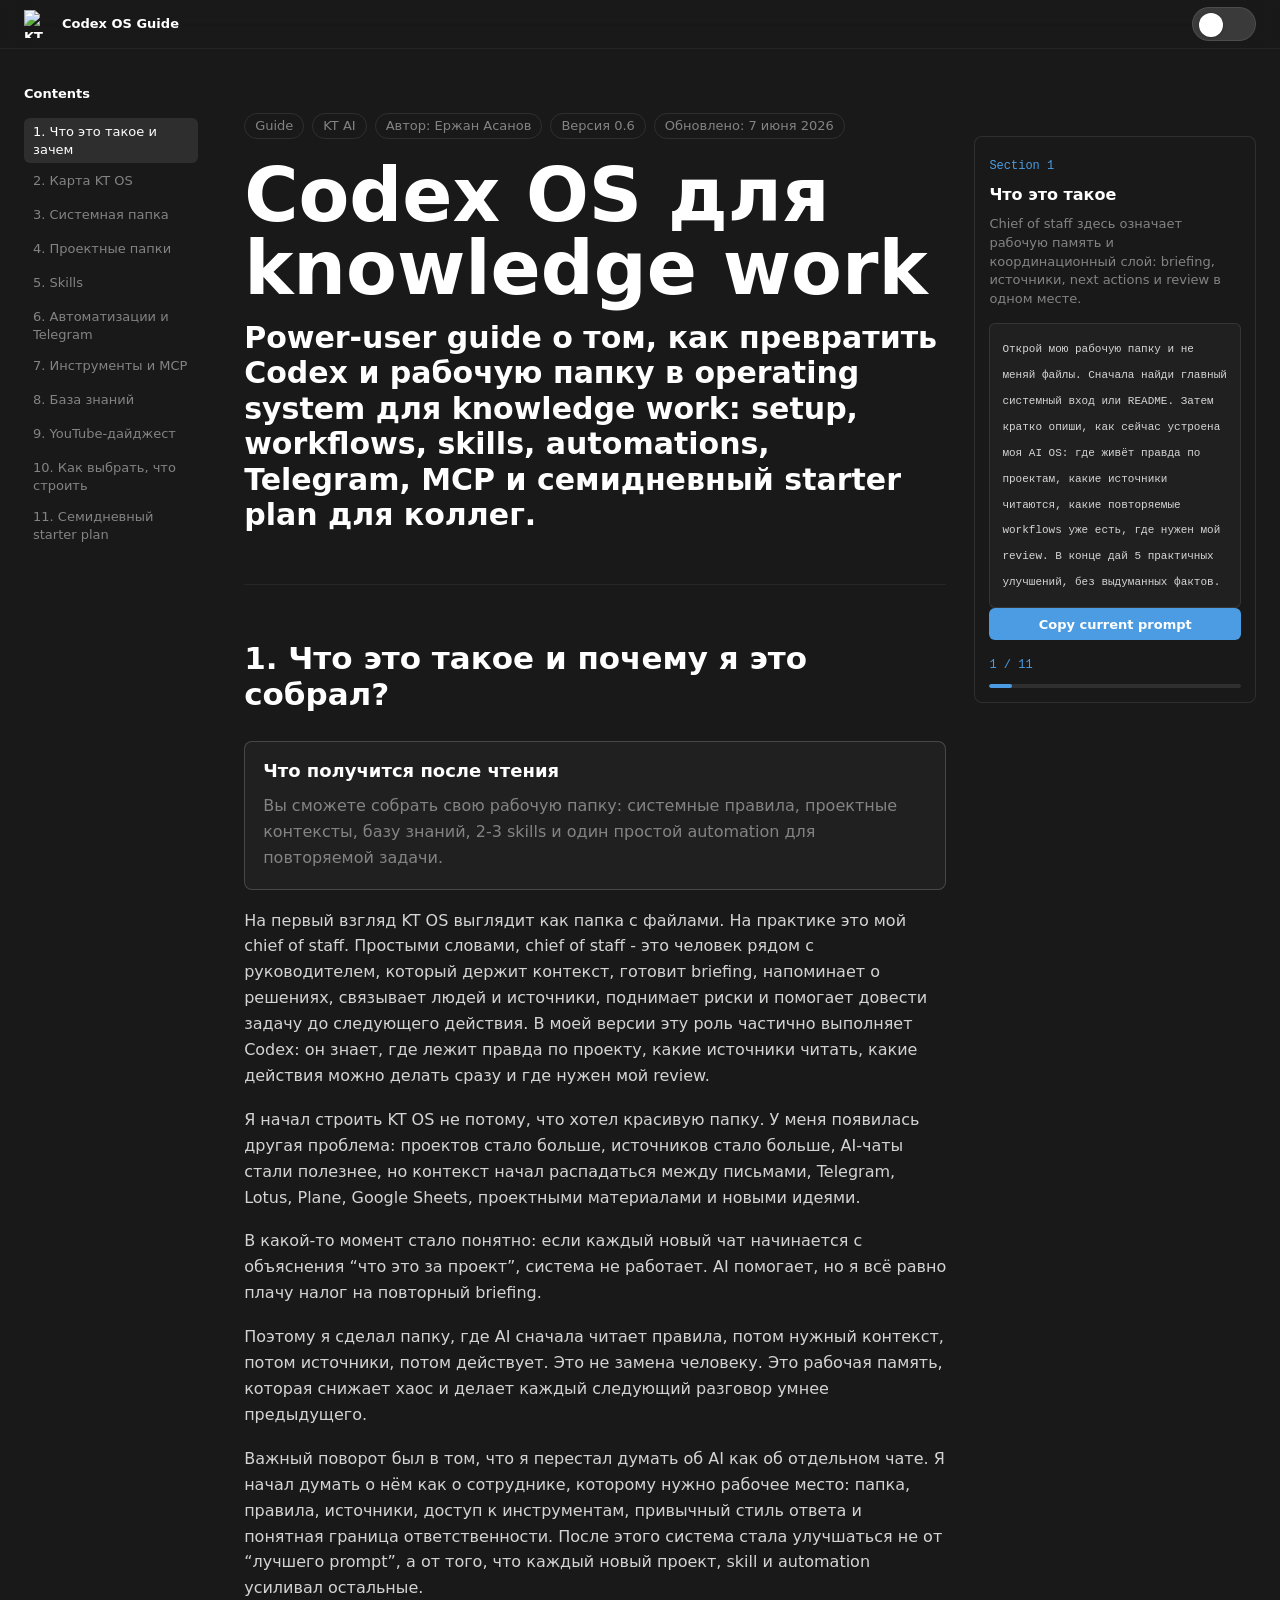
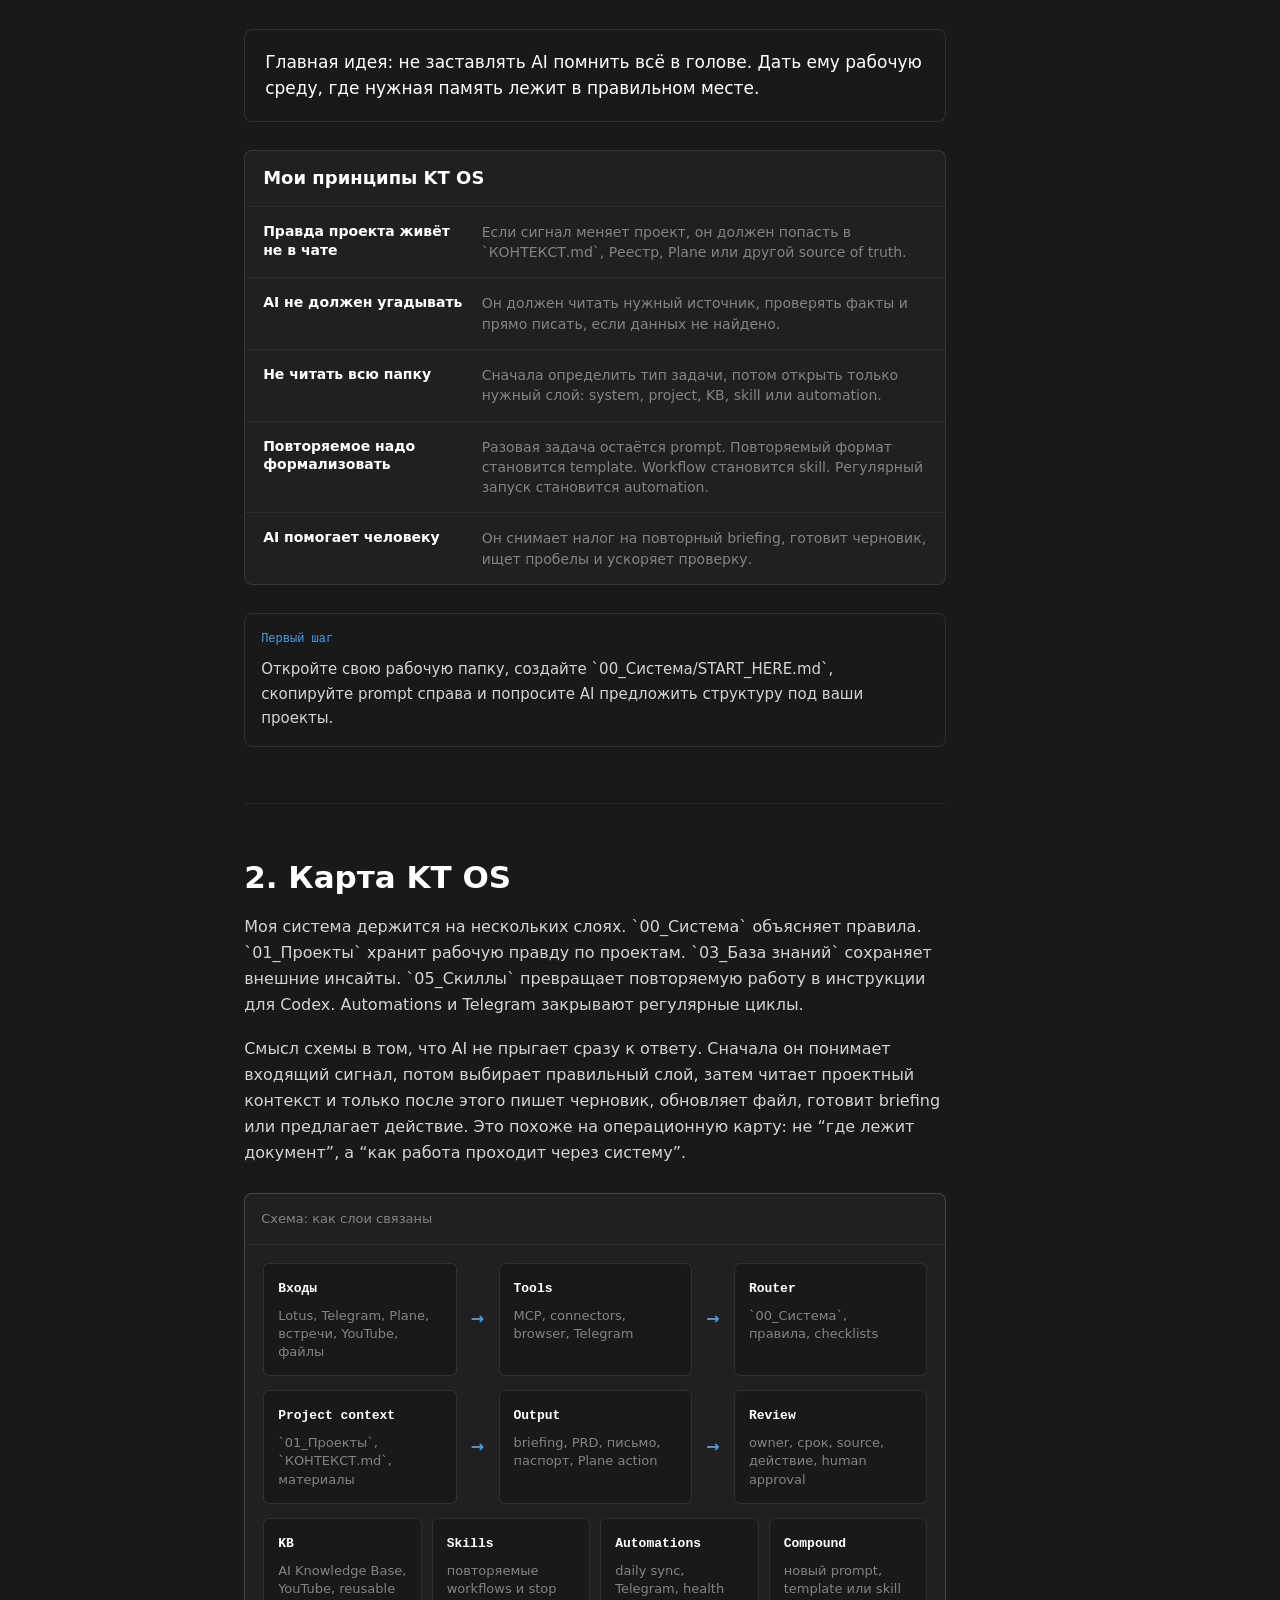
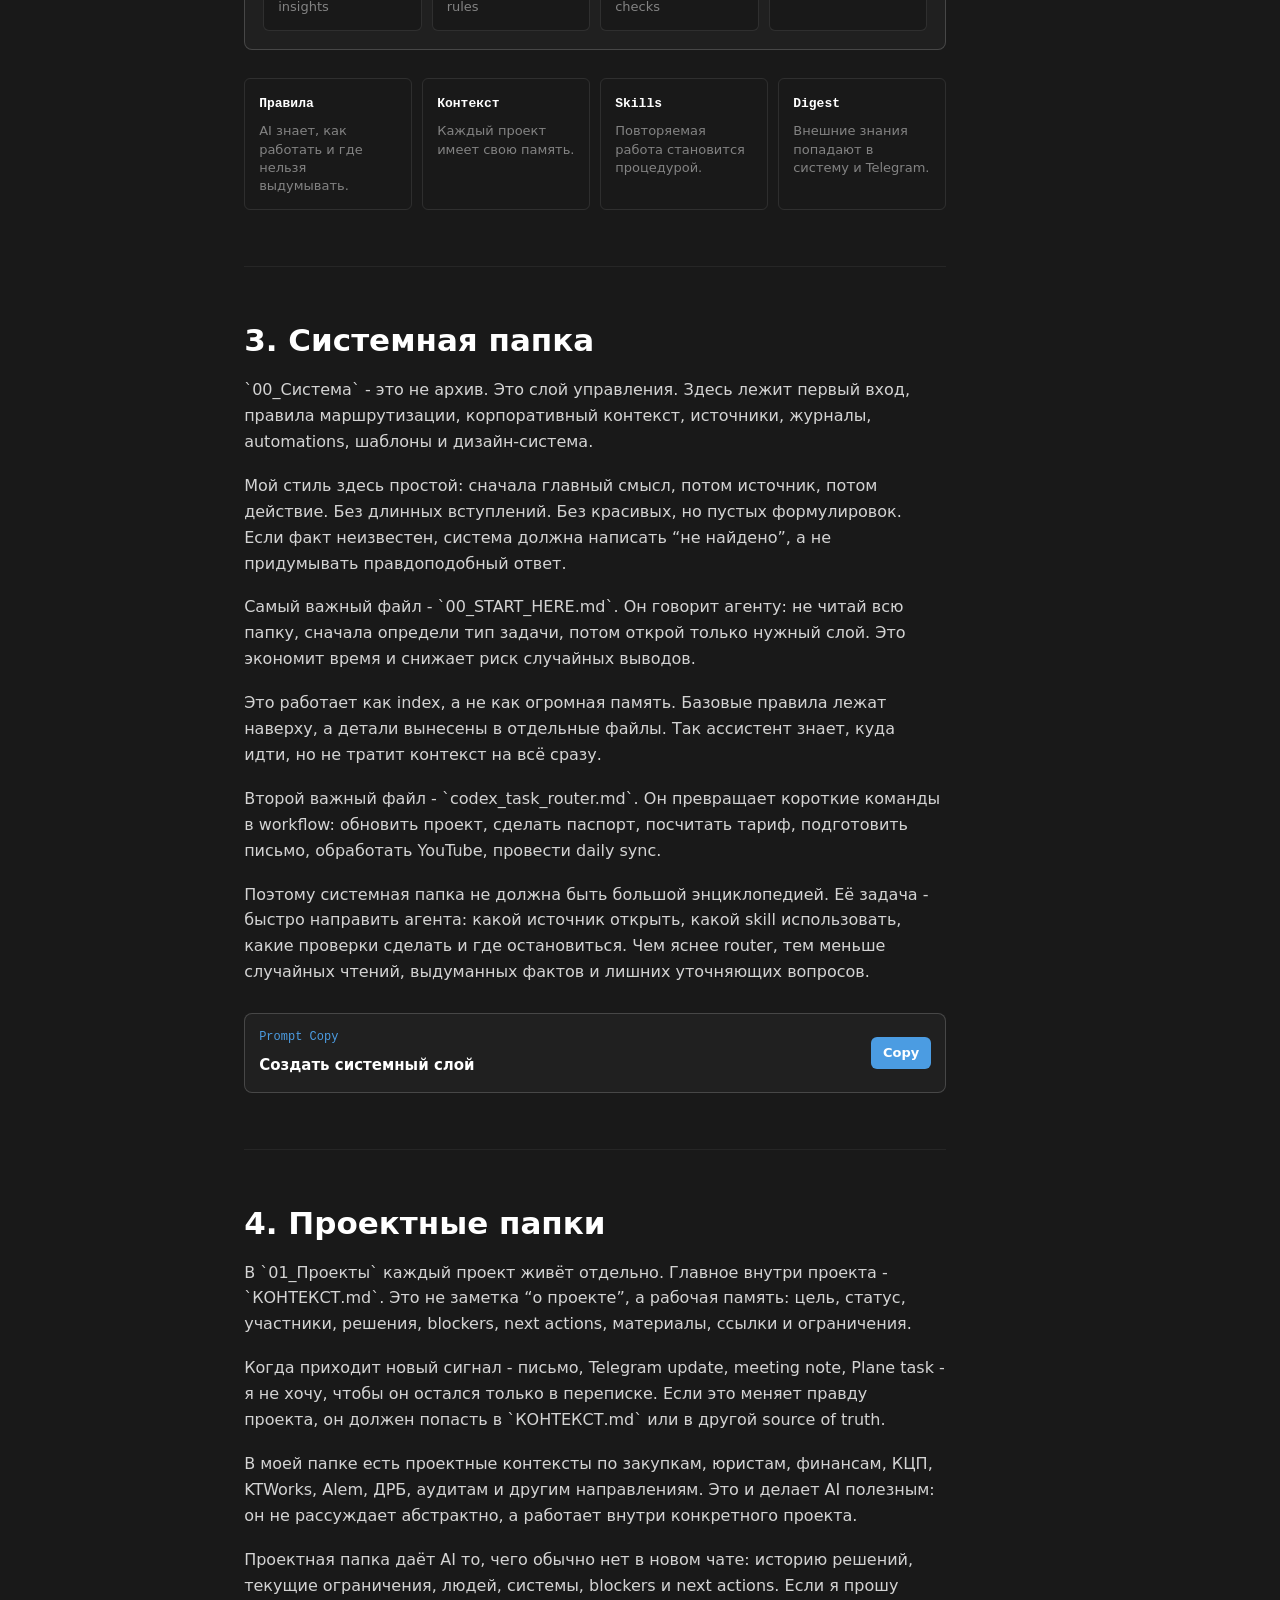
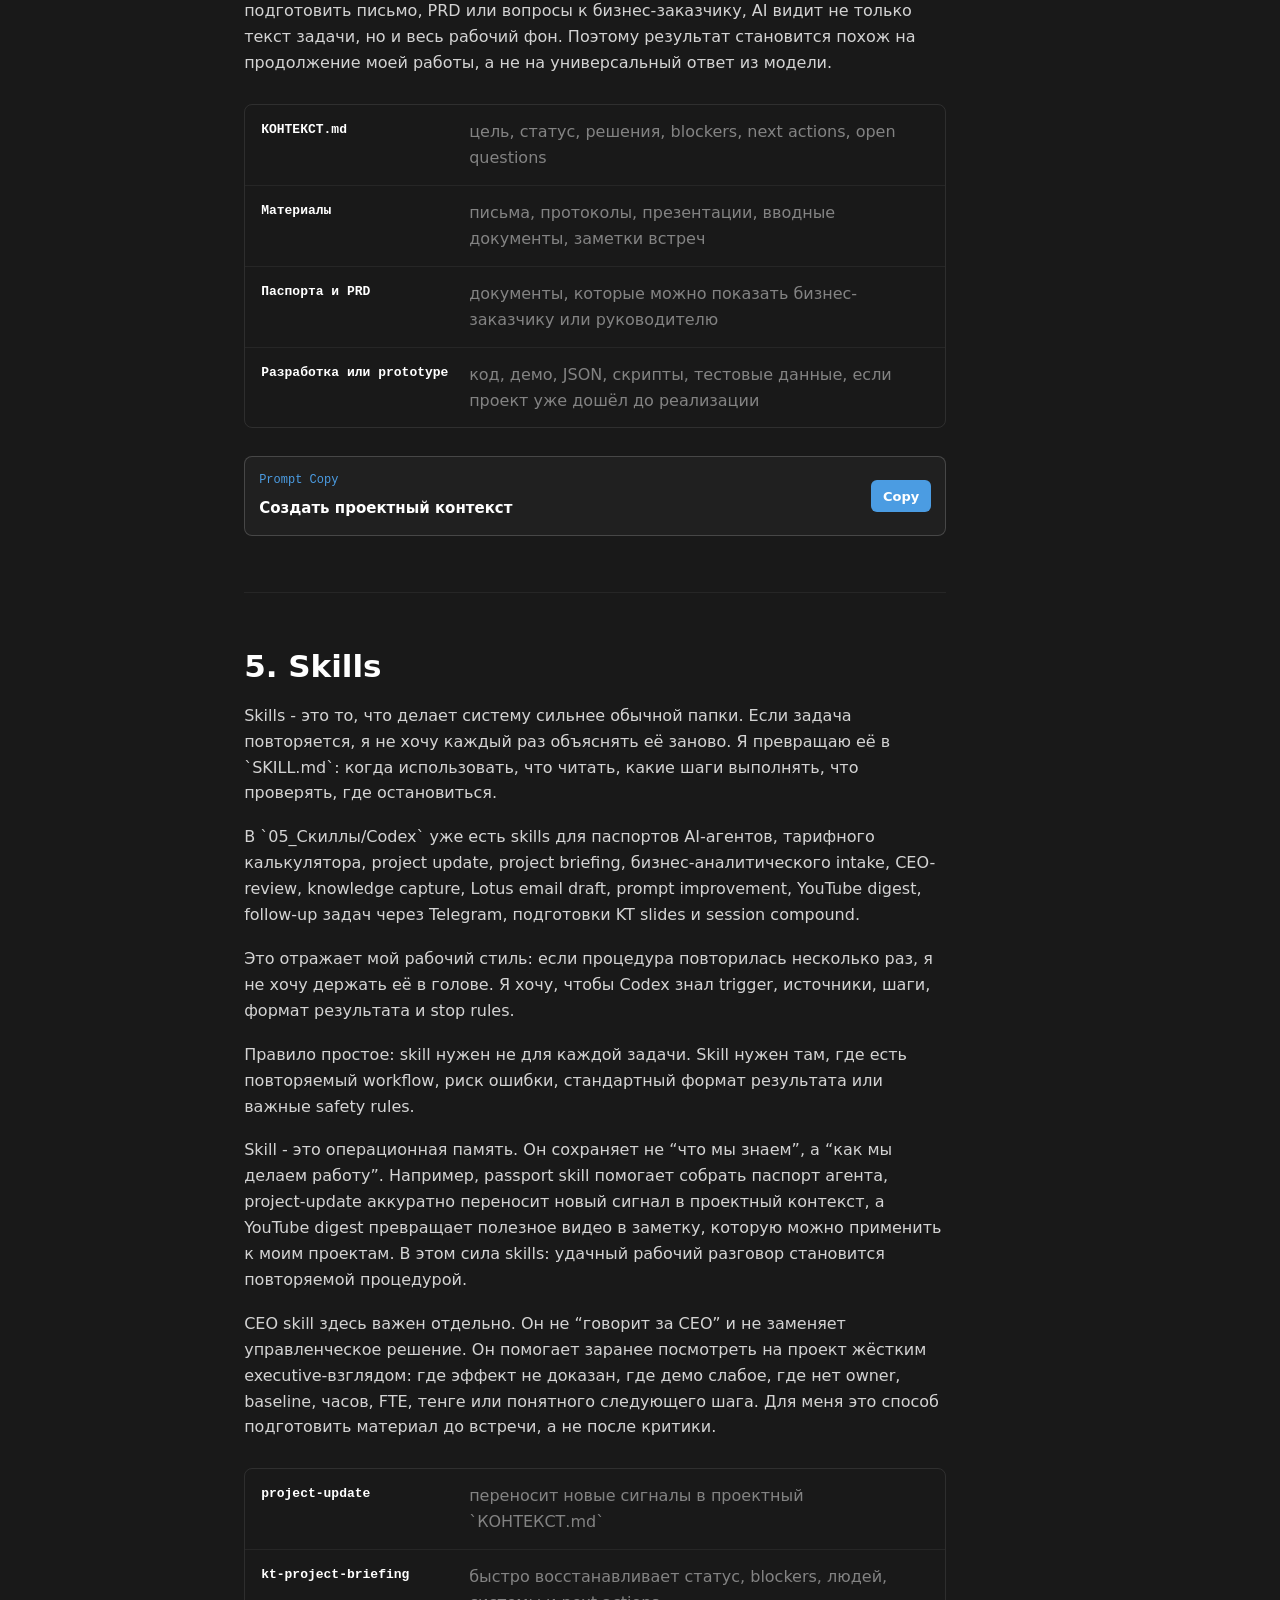
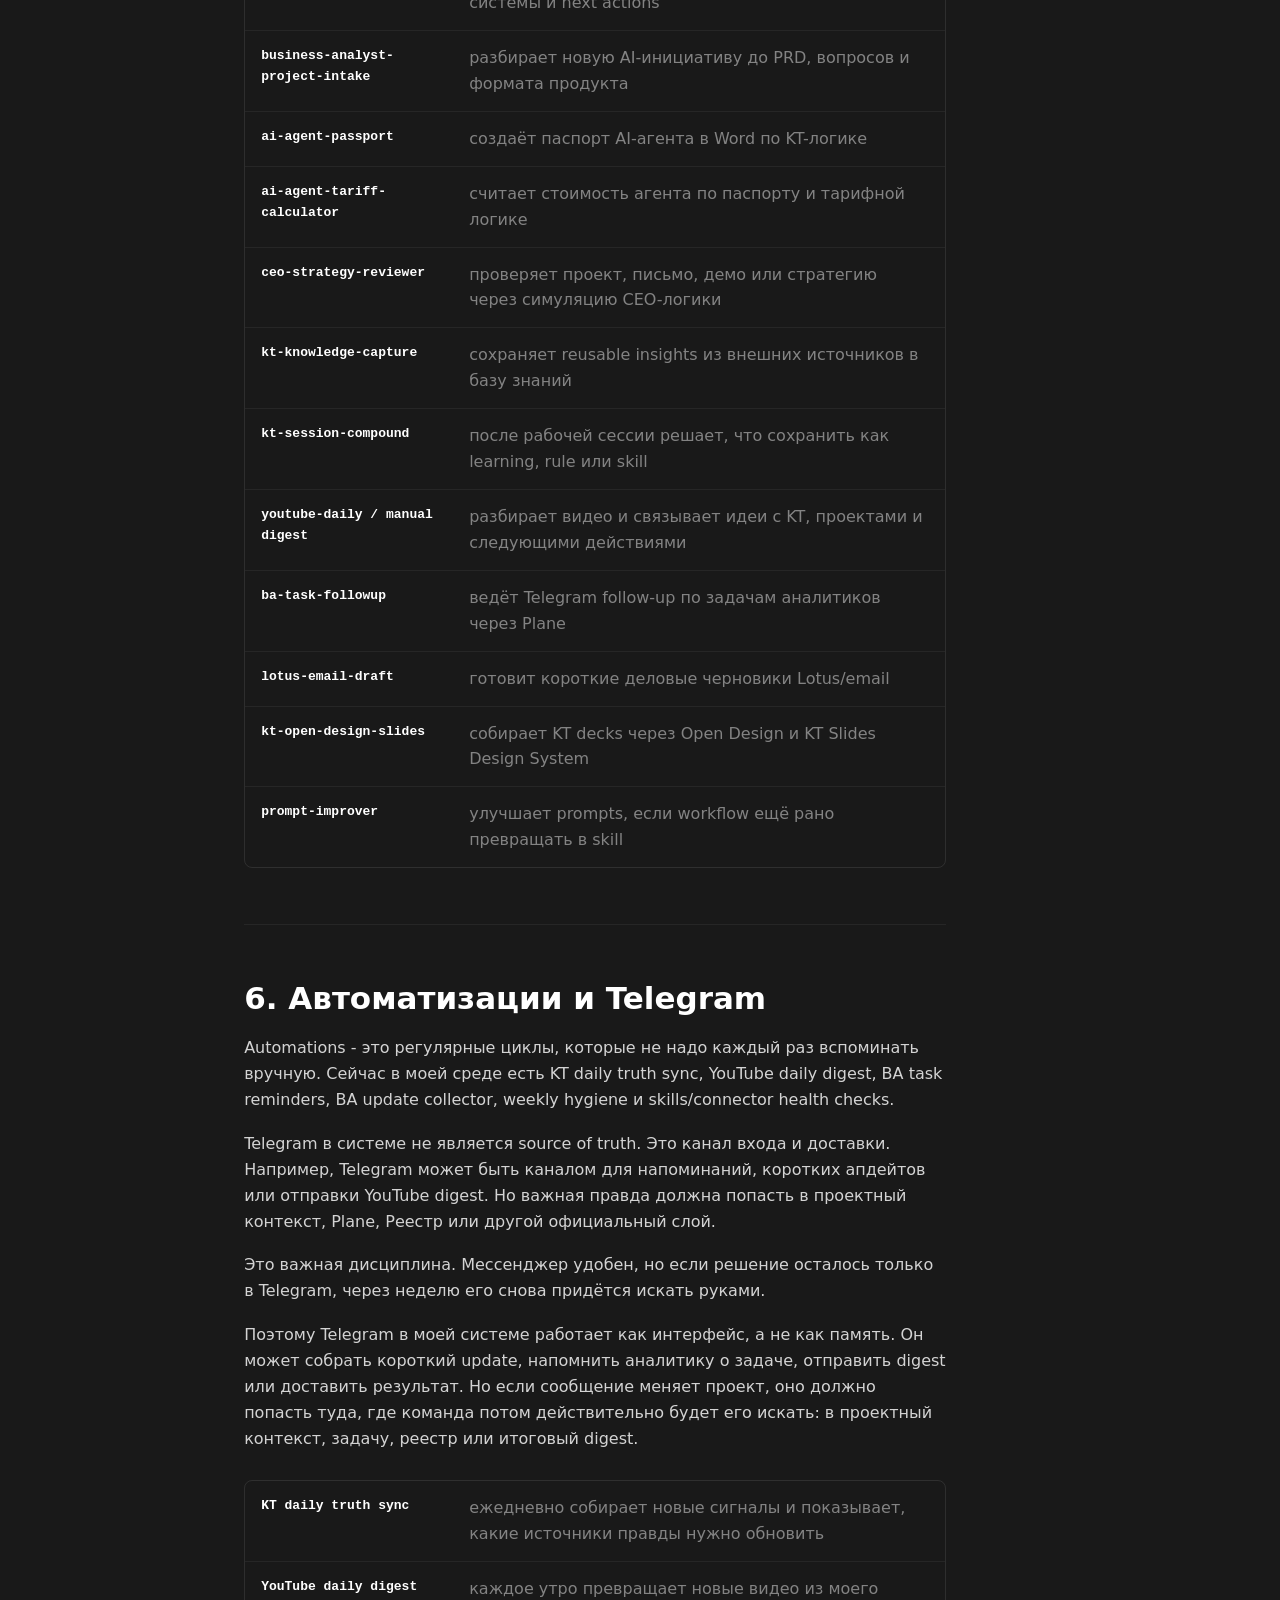
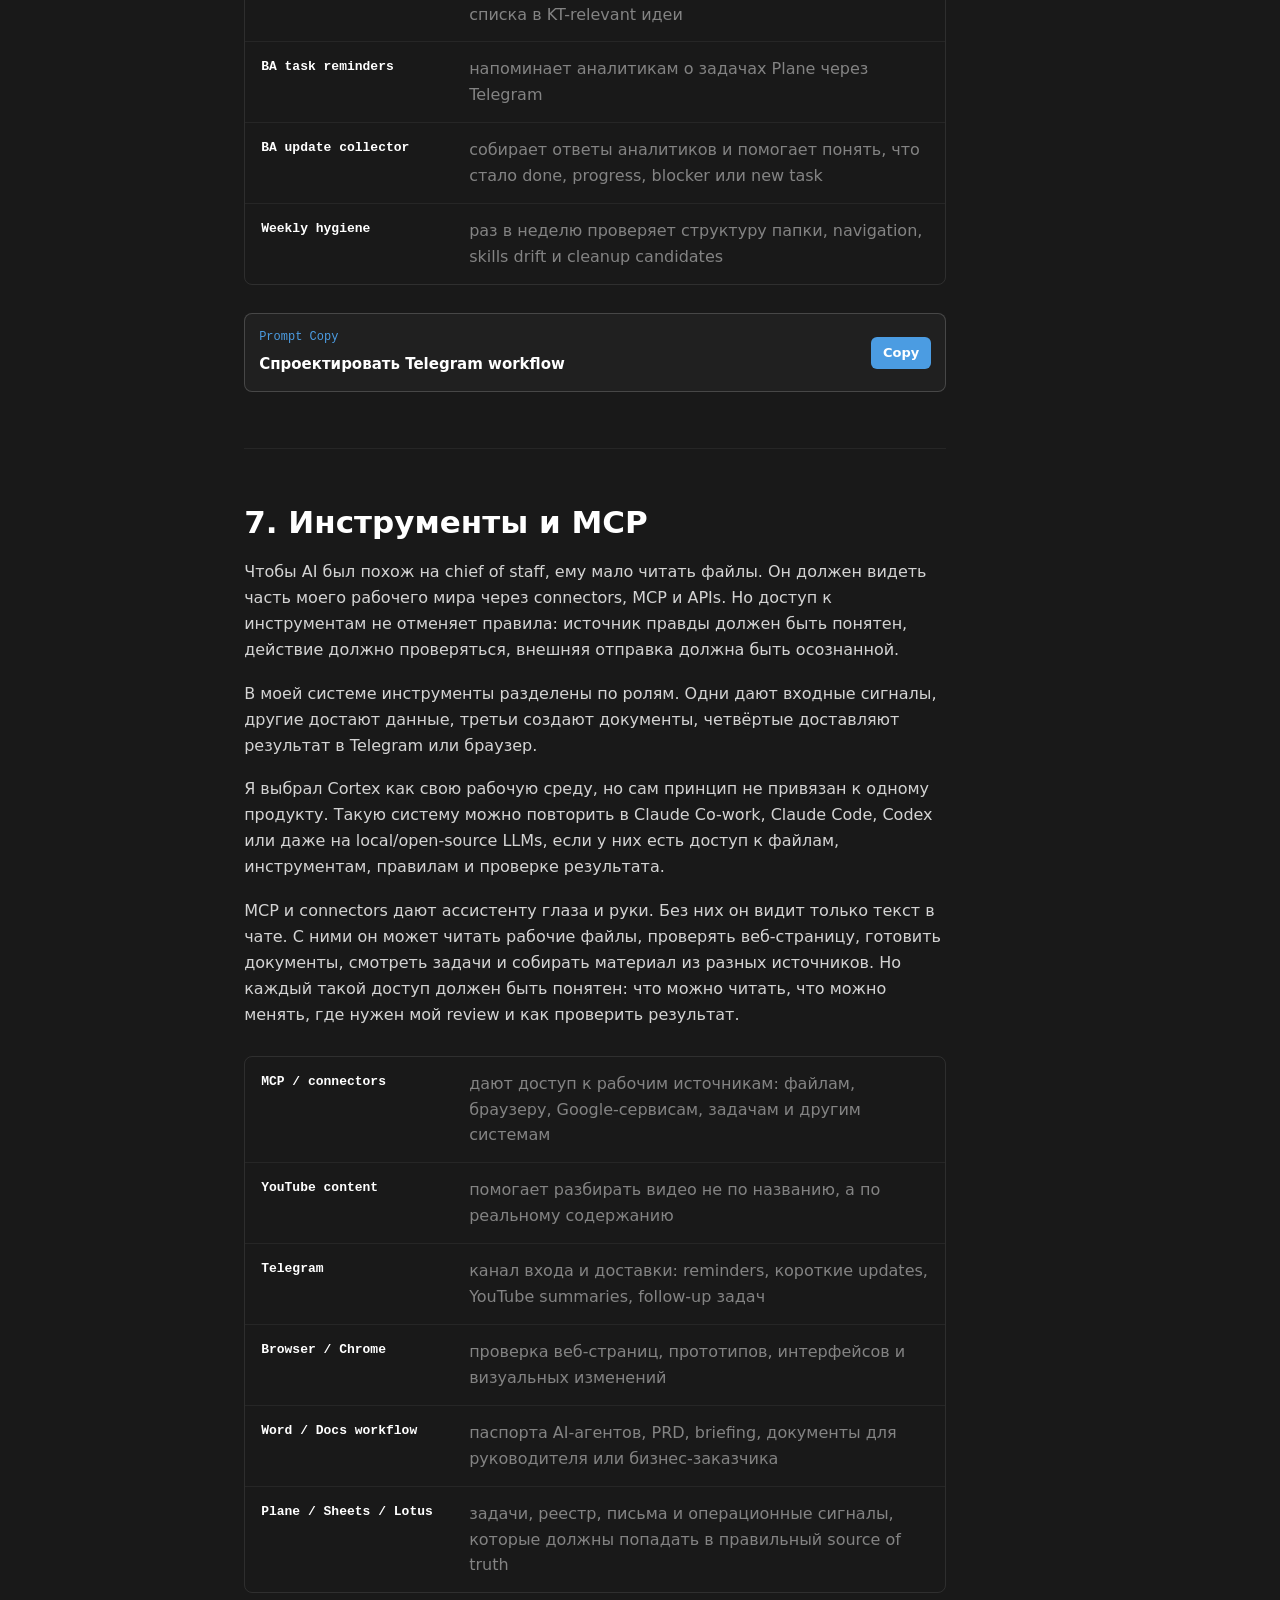
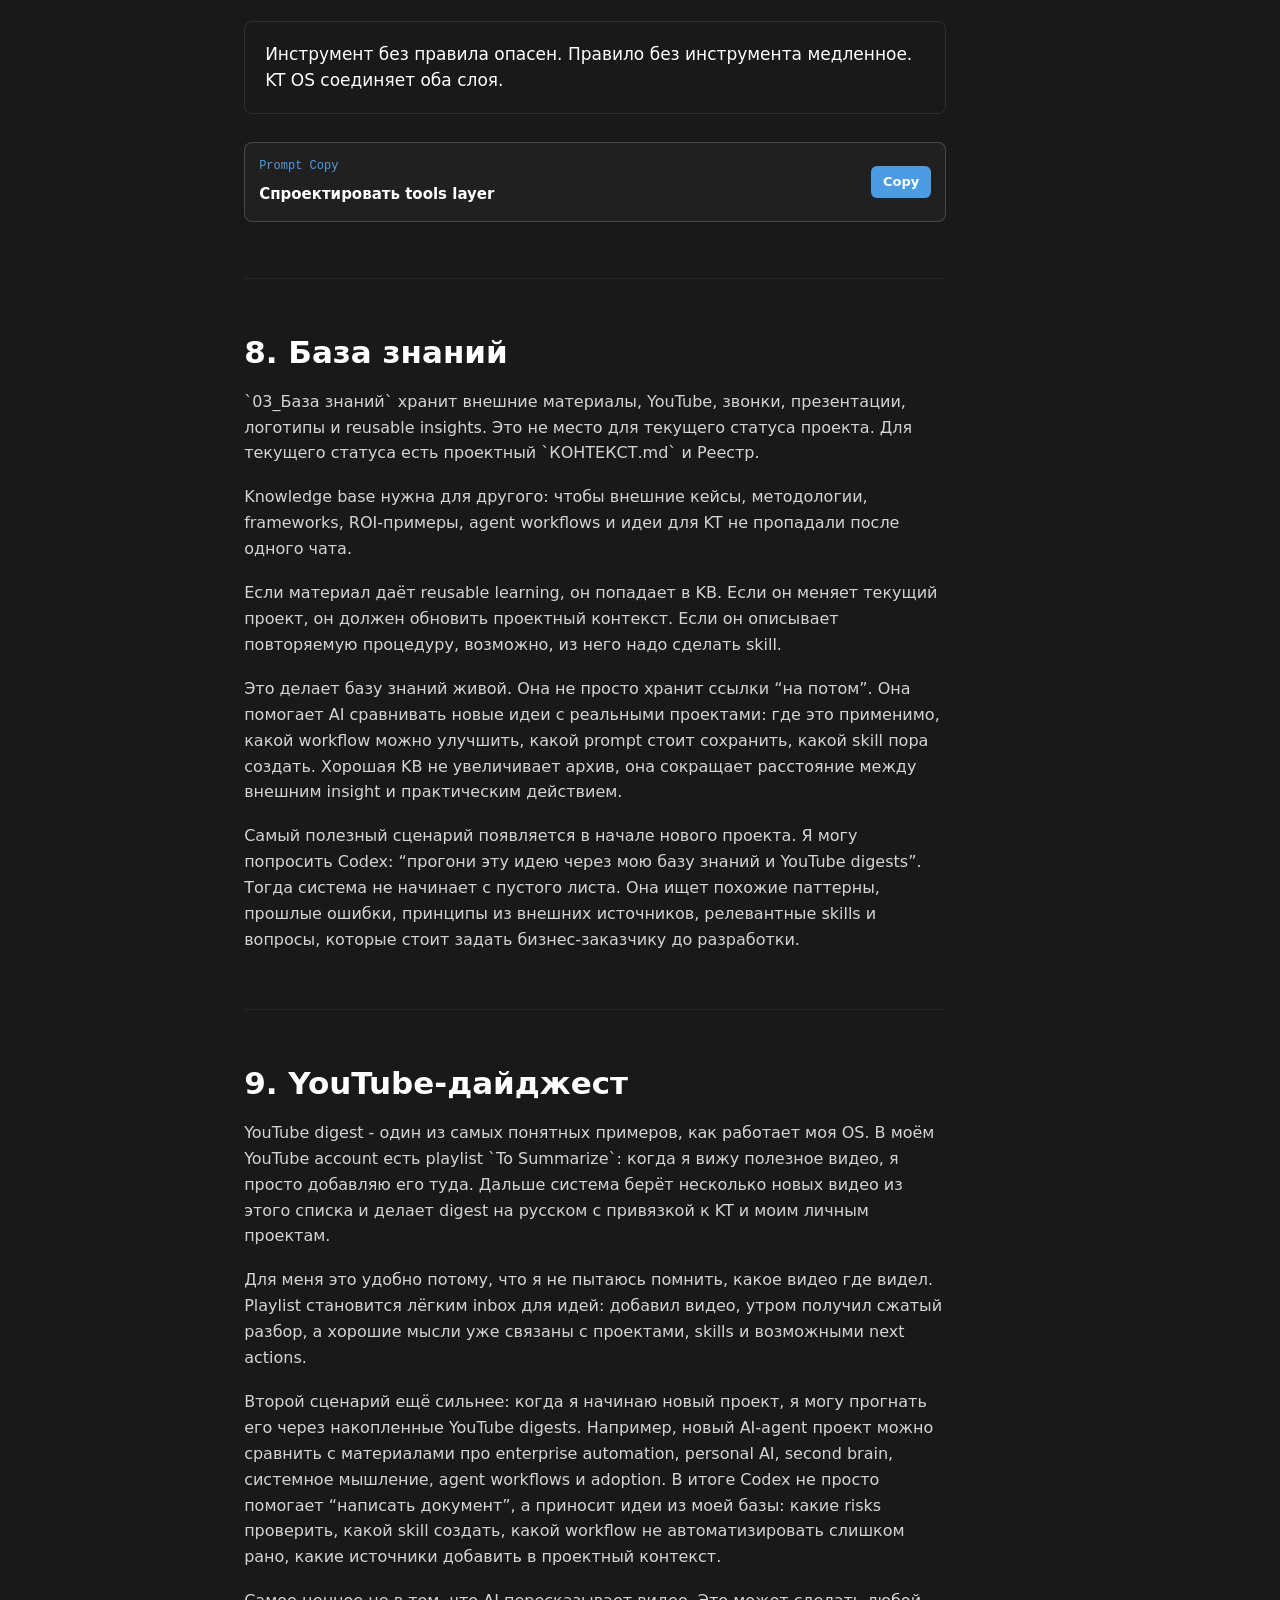
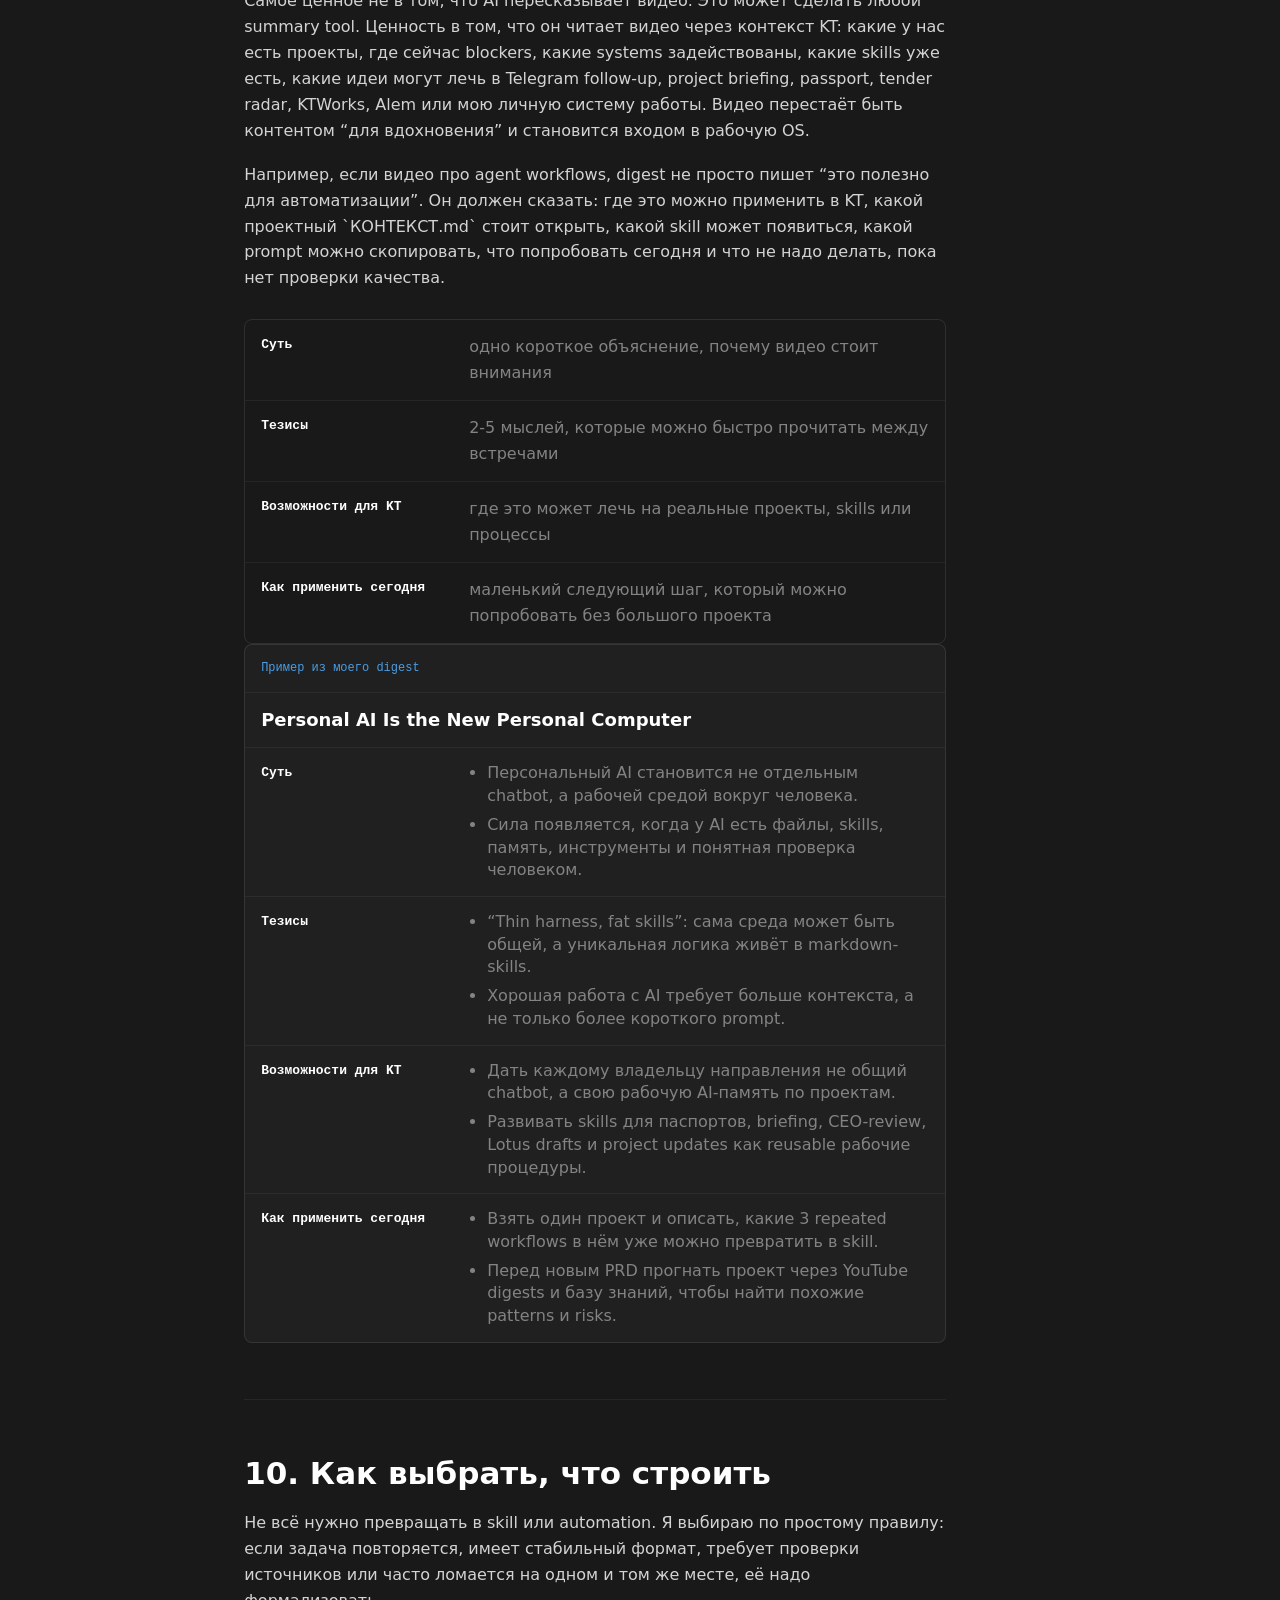
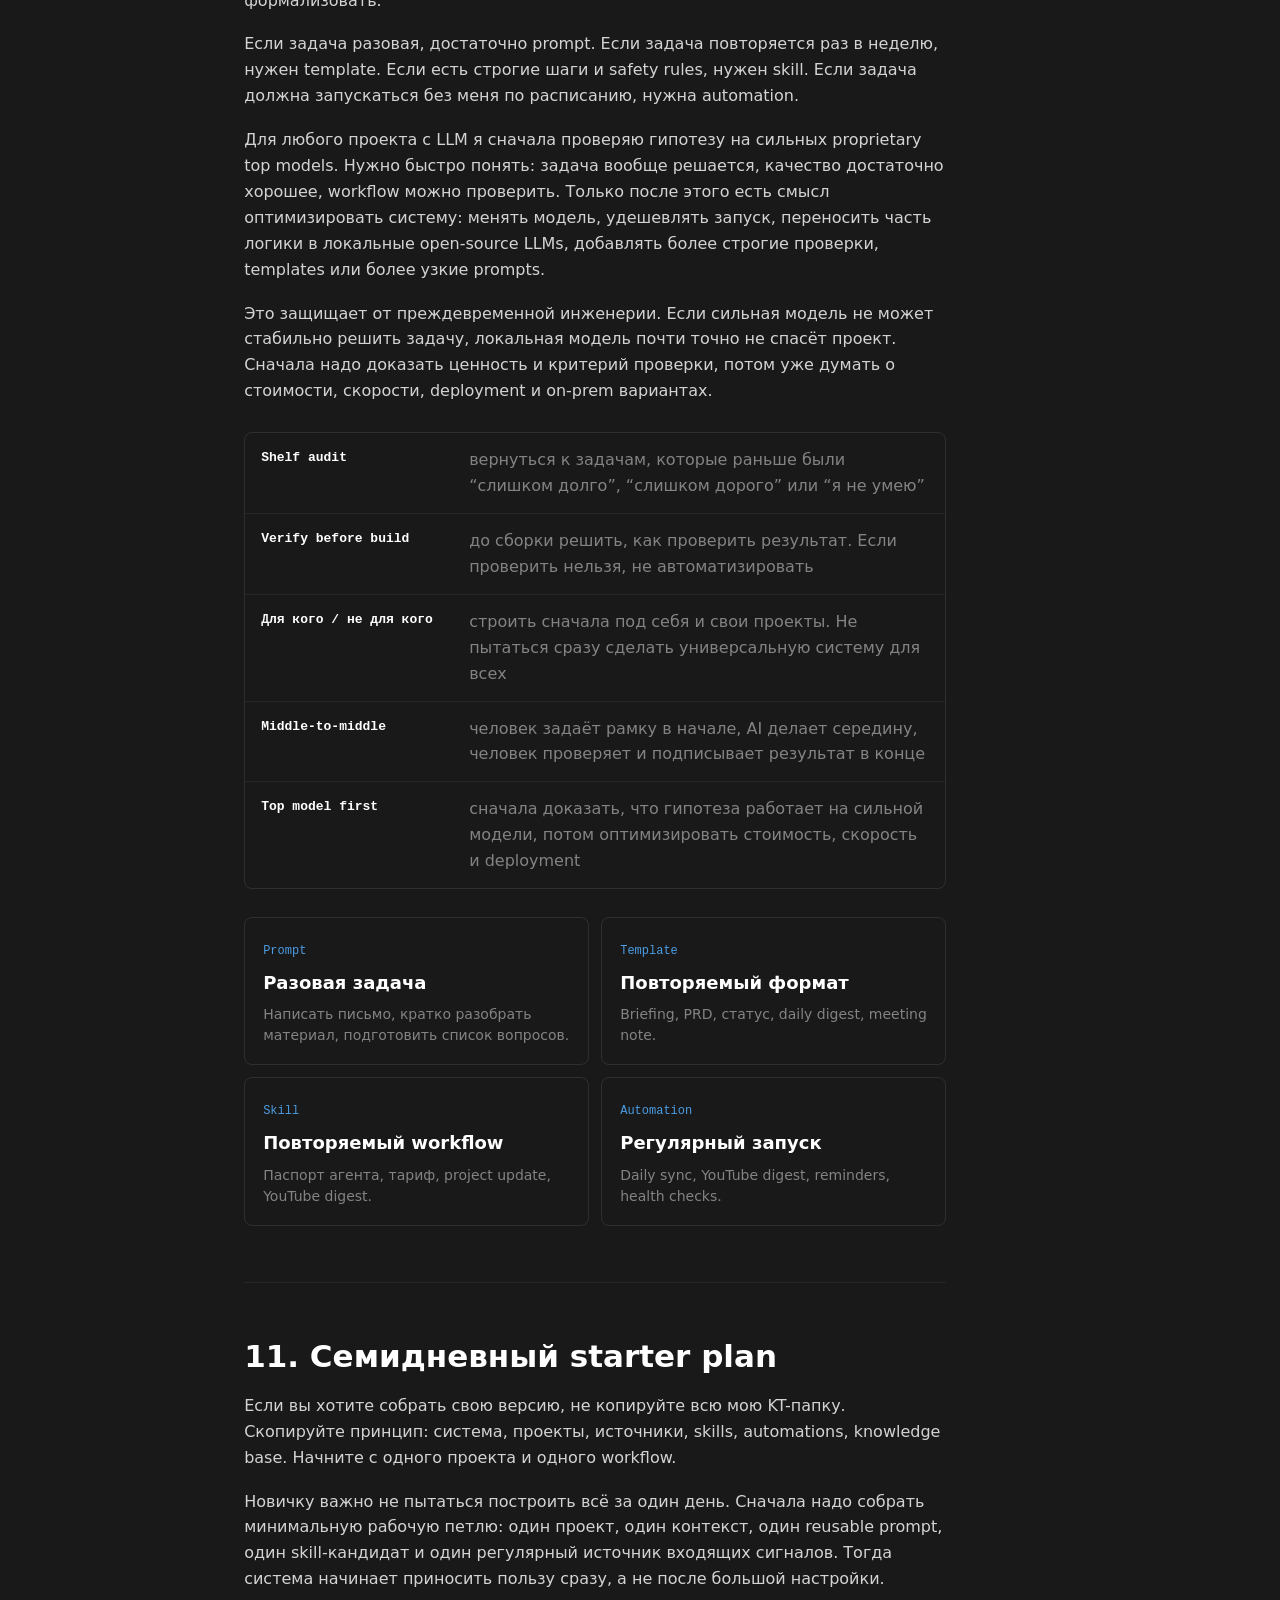
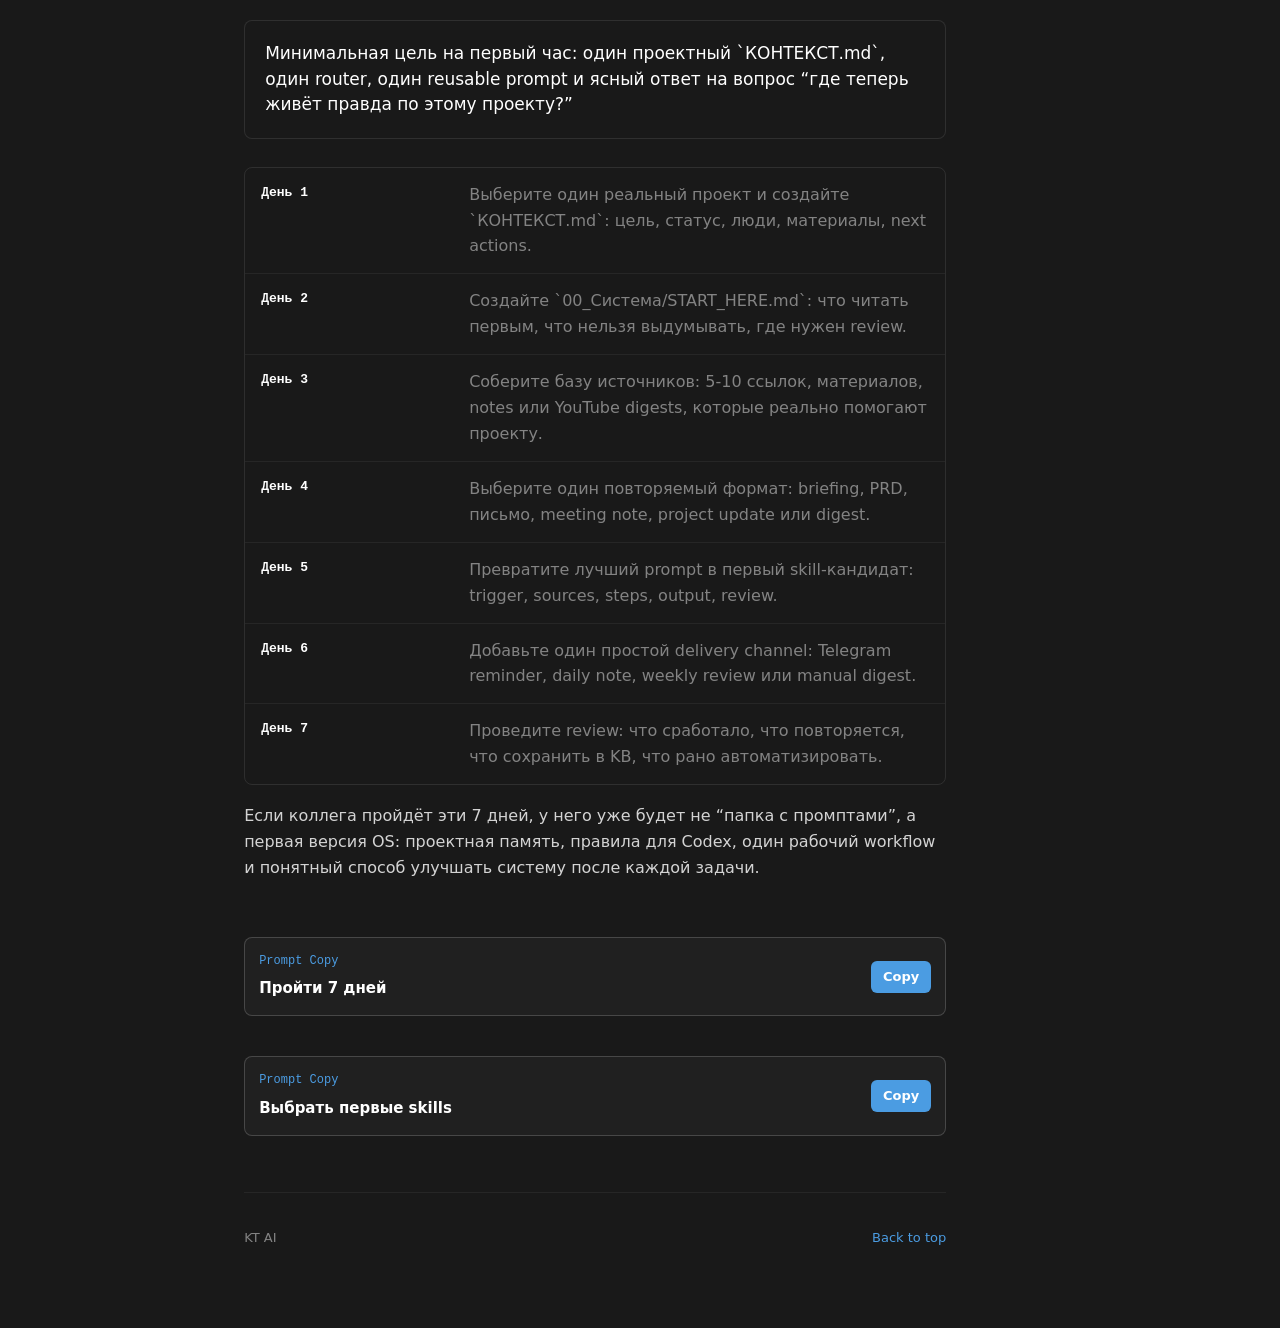
==== commit 6bee35f3: "Revise Codex OS guide for novice setup" ====
--- a/00_Система/09_Обучение/kt-os-guide/index.html
+++ b/00_Система/09_Обучение/kt-os-guide/index.html
@@ -3,16 +3,16 @@
   <head>
     <meta charset="utf-8">
     <meta name="viewport" content="width=device-width, initial-scale=1">
-    <title>KT OS Guide</title>
-    <meta name="description" content="История и практическое руководство по KT OS: системная папка, проекты, skills, automations, MCP, Telegram, база знаний и YouTube digest.">
-    <link rel="stylesheet" href="styles.css?v=20260607-guide3">
+    <title>Codex OS для knowledge work</title>
+    <meta name="description" content="Power-user guide по превращению Codex и рабочей папки в operating system для knowledge work: setup, workflows, skills, automations, база знаний и семидневный starter plan.">
+    <link rel="stylesheet" href="styles.css?v=20260607-guide4">
   </head>
   <body>
     <div class="topbar">
       <div class="topbar-inner">
         <a class="topbar-brand" href="#top" aria-label="KT AI">
           <img src="assets/ktai.svg" alt="KT AI">
-          <span>KT OS Guide</span>
+          <span>Codex OS Guide</span>
         </a>
         <button class="theme-toggle kt-ai-switch-toggle" type="button" aria-label="Переключить тему" title="Переключить тему" data-mode="dark">
           <span class="switch-thumb" aria-hidden="true"></span>
@@ -37,7 +37,7 @@
             <a href="#knowledge">8. База знаний</a>
             <a href="#youtube">9. YouTube-дайджест</a>
             <a href="#choose">10. Как выбрать, что строить</a>
-            <a href="#copy">11. Скопировать стартовую структуру</a>
+            <a href="#copy">11. Семидневный starter plan</a>
           </nav>
         </div>
       </aside>
@@ -48,11 +48,11 @@
             <span>Guide</span>
             <span>KT AI</span>
             <span>Автор: Ержан Асанов</span>
-            <span>Версия 0.5</span>
+            <span>Версия 0.6</span>
             <span>Обновлено: 7 июня 2026</span>
           </div>
-          <h1>KT OS для knowledge work</h1>
-          <p class="subtitle">Практический guide о том, как превратить рабочую папку в operating system для AI-work: setup, workflows, Telegram, MCP, skills, automations и стартовый план для коллег.</p>
+          <h1>Codex OS для knowledge work</h1>
+          <p class="subtitle">Power-user guide о том, как превратить Codex и рабочую папку в operating system для knowledge work: setup, workflows, skills, automations, Telegram, MCP и семидневный starter plan для коллег.</p>
         </header>
 
         <section id="story" class="section">
@@ -65,9 +65,11 @@
             </p>
           </div>
           <p>
-            На первый взгляд KT OS выглядит как папка с файлами. На практике это мой chief of staff: он знает,
-            где лежит правда по проекту, какие источники читать, какие действия можно делать сразу и где нужен
-            мой review.
+            На первый взгляд KT OS выглядит как папка с файлами. На практике это мой chief of staff. Простыми
+            словами, chief of staff - это человек рядом с руководителем, который держит контекст, готовит
+            briefing, напоминает о решениях, связывает людей и источники, поднимает риски и помогает довести
+            задачу до следующего действия. В моей версии эту роль частично выполняет Codex: он знает, где лежит
+            правда по проекту, какие источники читать, какие действия можно делать сразу и где нужен мой review.
           </p>
           <p>
             Я начал строить KT OS не потому, что хотел красивую папку. У меня появилась другая проблема:
@@ -80,7 +82,8 @@
           </p>
           <p>
             Поэтому я сделал папку, где AI сначала читает правила, потом нужный контекст, потом источники, потом
-            действует. Это не замена человеку. Это рабочая память, которая снижает хаос.
+            действует. Это не замена человеку. Это рабочая память, которая снижает хаос и делает каждый следующий
+            разговор умнее предыдущего.
           </p>
           <p>
             Важный поворот был в том, что я перестал думать об AI как об отдельном чате. Я начал думать о нём
@@ -245,7 +248,8 @@
           <p>
             В `05_Скиллы/Codex` уже есть skills для паспортов AI-агентов, тарифного калькулятора, project update,
             project briefing, бизнес-аналитического intake, CEO-review, knowledge capture, Lotus email draft,
-            prompt improvement, YouTube digest и follow-up задач через Telegram.
+            prompt improvement, YouTube digest, follow-up задач через Telegram, подготовки KT slides и session
+            compound.
           </p>
           <p>
             Это отражает мой рабочий стиль: если процедура повторилась несколько раз, я не хочу держать её в
@@ -261,20 +265,35 @@
             проектный контекст, а YouTube digest превращает полезное видео в заметку, которую можно применить
             к моим проектам. В этом сила skills: удачный рабочий разговор становится повторяемой процедурой.
           </p>
-          <div class="layer-table">
-            <div><strong>project-update</strong><span>обновляет проектный `КОНТЕКСТ.md` по новым сигналам</span></div>
-            <div><strong>ai-agent-passport</strong><span>создаёт паспорт AI-агента в Word</span></div>
-            <div><strong>business-analyst-project-intake</strong><span>помогает разбирать новую AI-инициативу</span></div>
-            <div><strong>youtube-daily-digest</strong><span>берёт новые видео из моего списка и делает KT-relevant digest</span></div>
-            <div><strong>ba-task-followup</strong><span>утренний Telegram follow-up по задачам аналитиков через Plane</span></div>
+          <p>
+            CEO skill здесь важен отдельно. Он не “говорит за CEO” и не заменяет управленческое решение. Он
+            помогает заранее посмотреть на проект жёстким executive-взглядом: где эффект не доказан, где демо
+            слабое, где нет owner, baseline, часов, FTE, тенге или понятного следующего шага. Для меня это способ
+            подготовить материал до встречи, а не после критики.
+          </p>
+          <div class="layer-table">
+            <div><strong>project-update</strong><span>переносит новые сигналы в проектный `КОНТЕКСТ.md`</span></div>
+            <div><strong>kt-project-briefing</strong><span>быстро восстанавливает статус, blockers, людей, системы и next actions</span></div>
+            <div><strong>business-analyst-project-intake</strong><span>разбирает новую AI-инициативу до PRD, вопросов и формата продукта</span></div>
+            <div><strong>ai-agent-passport</strong><span>создаёт паспорт AI-агента в Word по KT-логике</span></div>
+            <div><strong>ai-agent-tariff-calculator</strong><span>считает стоимость агента по паспорту и тарифной логике</span></div>
+            <div><strong>ceo-strategy-reviewer</strong><span>проверяет проект, письмо, демо или стратегию через симуляцию CEO-логики</span></div>
+            <div><strong>kt-knowledge-capture</strong><span>сохраняет reusable insights из внешних источников в базу знаний</span></div>
+            <div><strong>kt-session-compound</strong><span>после рабочей сессии решает, что сохранить как learning, rule или skill</span></div>
+            <div><strong>youtube-daily / manual digest</strong><span>разбирает видео и связывает идеи с KT, проектами и следующими действиями</span></div>
+            <div><strong>ba-task-followup</strong><span>ведёт Telegram follow-up по задачам аналитиков через Plane</span></div>
+            <div><strong>lotus-email-draft</strong><span>готовит короткие деловые черновики Lotus/email</span></div>
+            <div><strong>kt-open-design-slides</strong><span>собирает KT decks через Open Design и KT Slides Design System</span></div>
+            <div><strong>prompt-improver</strong><span>улучшает prompts, если workflow ещё рано превращать в skill</span></div>
           </div>
         </section>
 
         <section id="automations" class="section">
           <h2>6. Автоматизации и Telegram</h2>
           <p>
-            Automations - это регулярные циклы. У меня есть daily truth sync, YouTube digest, connector health
-            checks, prompt drift checks, skills sync и Telegram-related workflows.
+            Automations - это регулярные циклы, которые не надо каждый раз вспоминать вручную. Сейчас в моей
+            среде есть KT daily truth sync, YouTube daily digest, BA task reminders, BA update collector,
+            weekly hygiene и skills/connector health checks.
           </p>
           <p>
             Telegram в системе не является source of truth. Это канал входа и доставки. Например, Telegram может
@@ -291,6 +310,13 @@
             меняет проект, оно должно попасть туда, где команда потом действительно будет его искать: в проектный
             контекст, задачу, реестр или итоговый digest.
           </p>
+          <div class="layer-table">
+            <div><strong>KT daily truth sync</strong><span>ежедневно собирает новые сигналы и показывает, какие источники правды нужно обновить</span></div>
+            <div><strong>YouTube daily digest</strong><span>каждое утро превращает новые видео из моего списка в KT-relevant идеи</span></div>
+            <div><strong>BA task reminders</strong><span>напоминает аналитикам о задачах Plane через Telegram</span></div>
+            <div><strong>BA update collector</strong><span>собирает ответы аналитиков и помогает понять, что стало done, progress, blocker или new task</span></div>
+            <div><strong>Weekly hygiene</strong><span>раз в неделю проверяет структуру папки, navigation, skills drift и cleanup candidates</span></div>
+          </div>
           <div class="prompt-block" data-prompt="Помоги мне спроектировать простой Telegram workflow для моей рабочей папки. Сначала определи, какие сообщения могут быть входом, какие результаты можно отправлять обратно в Telegram, где должна жить финальная правда по проекту, и где обязательно нужен мой review перед отправкой. Не предлагай интеграции, которых нет в моей среде. Верни только понятную схему: вход, действие, источник правды, результат, проверка.">
             <div><span>Prompt Copy</span><strong>Спроектировать Telegram workflow</strong></div>
             <button type="button">Copy</button>
@@ -356,6 +382,12 @@
             стоит сохранить, какой skill пора создать. Хорошая KB не увеличивает архив, она сокращает расстояние
             между внешним insight и практическим действием.
           </p>
+          <p>
+            Самый полезный сценарий появляется в начале нового проекта. Я могу попросить Codex: “прогони эту
+            идею через мою базу знаний и YouTube digests”. Тогда система не начинает с пустого листа. Она ищет
+            похожие паттерны, прошлые ошибки, принципы из внешних источников, релевантные skills и вопросы,
+            которые стоит задать бизнес-заказчику до разработки.
+          </p>
         </section>
 
         <section id="youtube" class="section">
@@ -370,6 +402,14 @@
             Для меня это удобно потому, что я не пытаюсь помнить, какое видео где видел. Playlist становится
             лёгким inbox для идей: добавил видео, утром получил сжатый разбор, а хорошие мысли уже связаны
             с проектами, skills и возможными next actions.
+          </p>
+          <p>
+            Второй сценарий ещё сильнее: когда я начинаю новый проект, я могу прогнать его через накопленные
+            YouTube digests. Например, новый AI-agent проект можно сравнить с материалами про enterprise
+            automation, personal AI, second brain, системное мышление, agent workflows и adoption. В итоге
+            Codex не просто помогает “написать документ”, а приносит идеи из моей базы: какие risks проверить,
+            какой skill создать, какой workflow не автоматизировать слишком рано, какие источники добавить в
+            проектный контекст.
           </p>
           <p>
             Самое ценное не в том, что AI пересказывает видео. Это может сделать любой summary tool. Ценность в
@@ -392,11 +432,11 @@
           </div>
           <div class="digest-example">
             <span>Пример из моего digest</span>
-            <h3>Why We Switched From Claude Code to Codex</h3>
-            <div><strong>Суть</strong><ul><li>Agent desktop может стать рабочей OS для knowledge work, если подключить к нему файлы, источники и review.</li><li>Ценность появляется не в одном умном чате, а в рабочей среде, где AI видит контекст проекта.</li></ul></div>
-            <div><strong>Тезисы</strong><ul><li>Codex используют не только для кода, а для писем, планов, research и операционных задач.</li><li>Сила не в одном чате, а в связке: источники, папки, sub-agents, automations и review.</li></ul></div>
-            <div><strong>Возможности для KT</strong><ul><li>Сделать AI OS точкой входа в проектный контекст, а не отдельным chatbot.</li><li>Использовать review-step перед письмом, паспортом, PRD или материалом для руководителя.</li></ul></div>
-            <div><strong>Как применить сегодня</strong><ul><li>Взять один активный проект и попросить Codex предложить 3 полезные automations по его контексту.</li><li>Сохранить лучший workflow как skill, чтобы не объяснять его заново.</li></ul></div>
+            <h3>Personal AI Is the New Personal Computer</h3>
+            <div><strong>Суть</strong><ul><li>Персональный AI становится не отдельным chatbot, а рабочей средой вокруг человека.</li><li>Сила появляется, когда у AI есть файлы, skills, память, инструменты и понятная проверка человеком.</li></ul></div>
+            <div><strong>Тезисы</strong><ul><li>“Thin harness, fat skills”: сама среда может быть общей, а уникальная логика живёт в markdown-skills.</li><li>Хорошая работа с AI требует больше контекста, а не только более короткого prompt.</li></ul></div>
+            <div><strong>Возможности для KT</strong><ul><li>Дать каждому владельцу направления не общий chatbot, а свою рабочую AI-память по проектам.</li><li>Развивать skills для паспортов, briefing, CEO-review, Lotus drafts и project updates как reusable рабочие процедуры.</li></ul></div>
+            <div><strong>Как применить сегодня</strong><ul><li>Взять один проект и описать, какие 3 repeated workflows в нём уже можно превратить в skill.</li><li>Перед новым PRD прогнать проект через YouTube digests и базу знаний, чтобы найти похожие patterns и risks.</li></ul></div>
           </div>
         </section>
 
@@ -439,22 +479,37 @@
         </section>
 
         <section id="copy" class="section coda">
-          <h2>11. Скопировать стартовую структуру</h2>
+          <h2>11. Семидневный starter plan</h2>
           <p>
             Если вы хотите собрать свою версию, не копируйте всю мою KT-папку. Скопируйте принцип: система,
             проекты, источники, skills, automations, knowledge base. Начните с одного проекта и одного workflow.
           </p>
           <p>
-            Не пытайтесь за один день построить “личного Робина” целиком. Начните с маленького, но настоящего
-            участка работы. Возьмите один проект, один повторяемый формат и один канал входа. Через неделю у вас
-            уже появится не просто набор prompts, а первый контур системы, который можно развивать.
+            Новичку важно не пытаться построить всё за один день. Сначала надо собрать минимальную рабочую
+            петлю: один проект, один контекст, один reusable prompt, один skill-кандидат и один регулярный
+            источник входящих сигналов. Тогда система начинает приносить пользу сразу, а не после большой
+            настройки.
           </p>
           <div class="quote-block">
             <p>Минимальная цель на первый час: один проектный `КОНТЕКСТ.md`, один router, один reusable prompt и ясный ответ на вопрос “где теперь живёт правда по этому проекту?”</p>
           </div>
+          <div class="layer-table">
+            <div><strong>День 1</strong><span>Выберите один реальный проект и создайте `КОНТЕКСТ.md`: цель, статус, люди, материалы, next actions.</span></div>
+            <div><strong>День 2</strong><span>Создайте `00_Система/START_HERE.md`: что читать первым, что нельзя выдумывать, где нужен review.</span></div>
+            <div><strong>День 3</strong><span>Соберите базу источников: 5-10 ссылок, материалов, notes или YouTube digests, которые реально помогают проекту.</span></div>
+            <div><strong>День 4</strong><span>Выберите один повторяемый формат: briefing, PRD, письмо, meeting note, project update или digest.</span></div>
+            <div><strong>День 5</strong><span>Превратите лучший prompt в первый skill-кандидат: trigger, sources, steps, output, review.</span></div>
+            <div><strong>День 6</strong><span>Добавьте один простой delivery channel: Telegram reminder, daily note, weekly review или manual digest.</span></div>
+            <div><strong>День 7</strong><span>Проведите review: что сработало, что повторяется, что сохранить в KB, что рано автоматизировать.</span></div>
+          </div>
+          <p>
+            Если коллега пройдёт эти 7 дней, у него уже будет не “папка с промптами”, а первая версия OS:
+            проектная память, правила для Codex, один рабочий workflow и понятный способ улучшать систему
+            после каждой задачи.
+          </p>
           <div class="prompt-stack">
-            <div class="prompt-block" data-prompt="Создай starter kit личной AI OS для моей работы. Сначала спроси название моей роли и 1-2 главных типа проектов. Потом предложи структуру папок: 00_Система, 01_Проекты, 02_Источники, 03_База знаний, 04_Шаблоны, 05_Скиллы, 06_Автоматизация. Для каждой папки дай короткий README-текст и первый практический шаг. Перед созданием файлов покажи план.">
-              <div><span>Prompt Copy</span><strong>Скопировать структуру</strong></div>
+            <div class="prompt-block" data-prompt="Проведи меня как новичка через 7-дневный starter plan для личной AI OS. Моя роль: ROLE. Мои 1-2 главных типа проектов: PROJECT_TYPES. Для каждого дня дай конкретное действие, какой файл создать или обновить, какой prompt использовать, какой результат считается готовым и где нужен мой review. Не предлагай сложные automations до того, как появится один рабочий проектный контекст.">
+              <div><span>Prompt Copy</span><strong>Пройти 7 дней</strong></div>
               <button type="button">Copy</button>
             </div>
             <div class="prompt-block" data-prompt="Осмотри мою рабочую папку и выбери первые 3 skills и 2 automations. Используй критерии: повторяемость, риск ошибки, частота, наличие source of truth, простота проверки и польза для текущих проектов. Для каждого кандидата укажи, почему именно сейчас, какие источники читать, какой результат должен получиться и где нужен мой review. Не создавай файлы без подтверждения.">
@@ -486,6 +541,6 @@
     </div>
 
     <div class="copy-toast" role="status" aria-live="polite">Copied</div>
-    <script src="script.js?v=20260607-guide3"></script>
+    <script src="script.js?v=20260607-guide4"></script>
   </body>
 </html>
